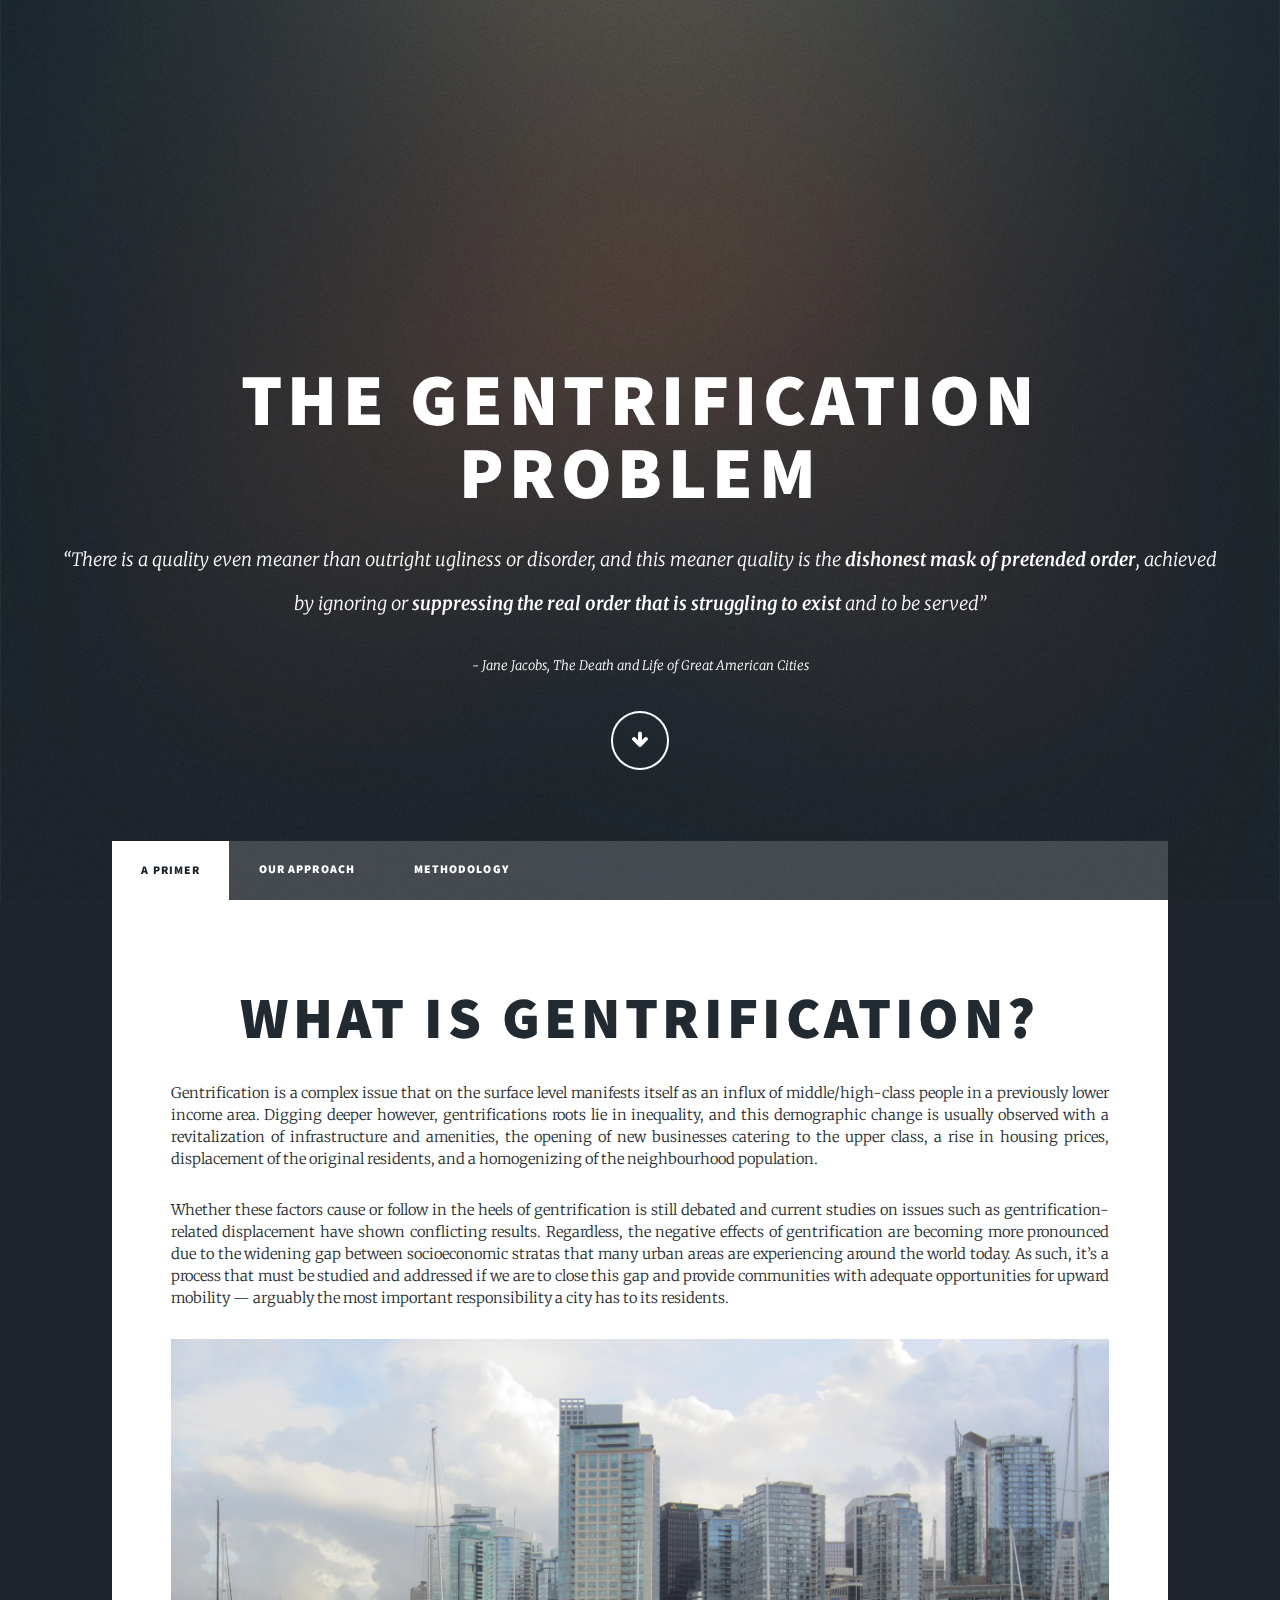
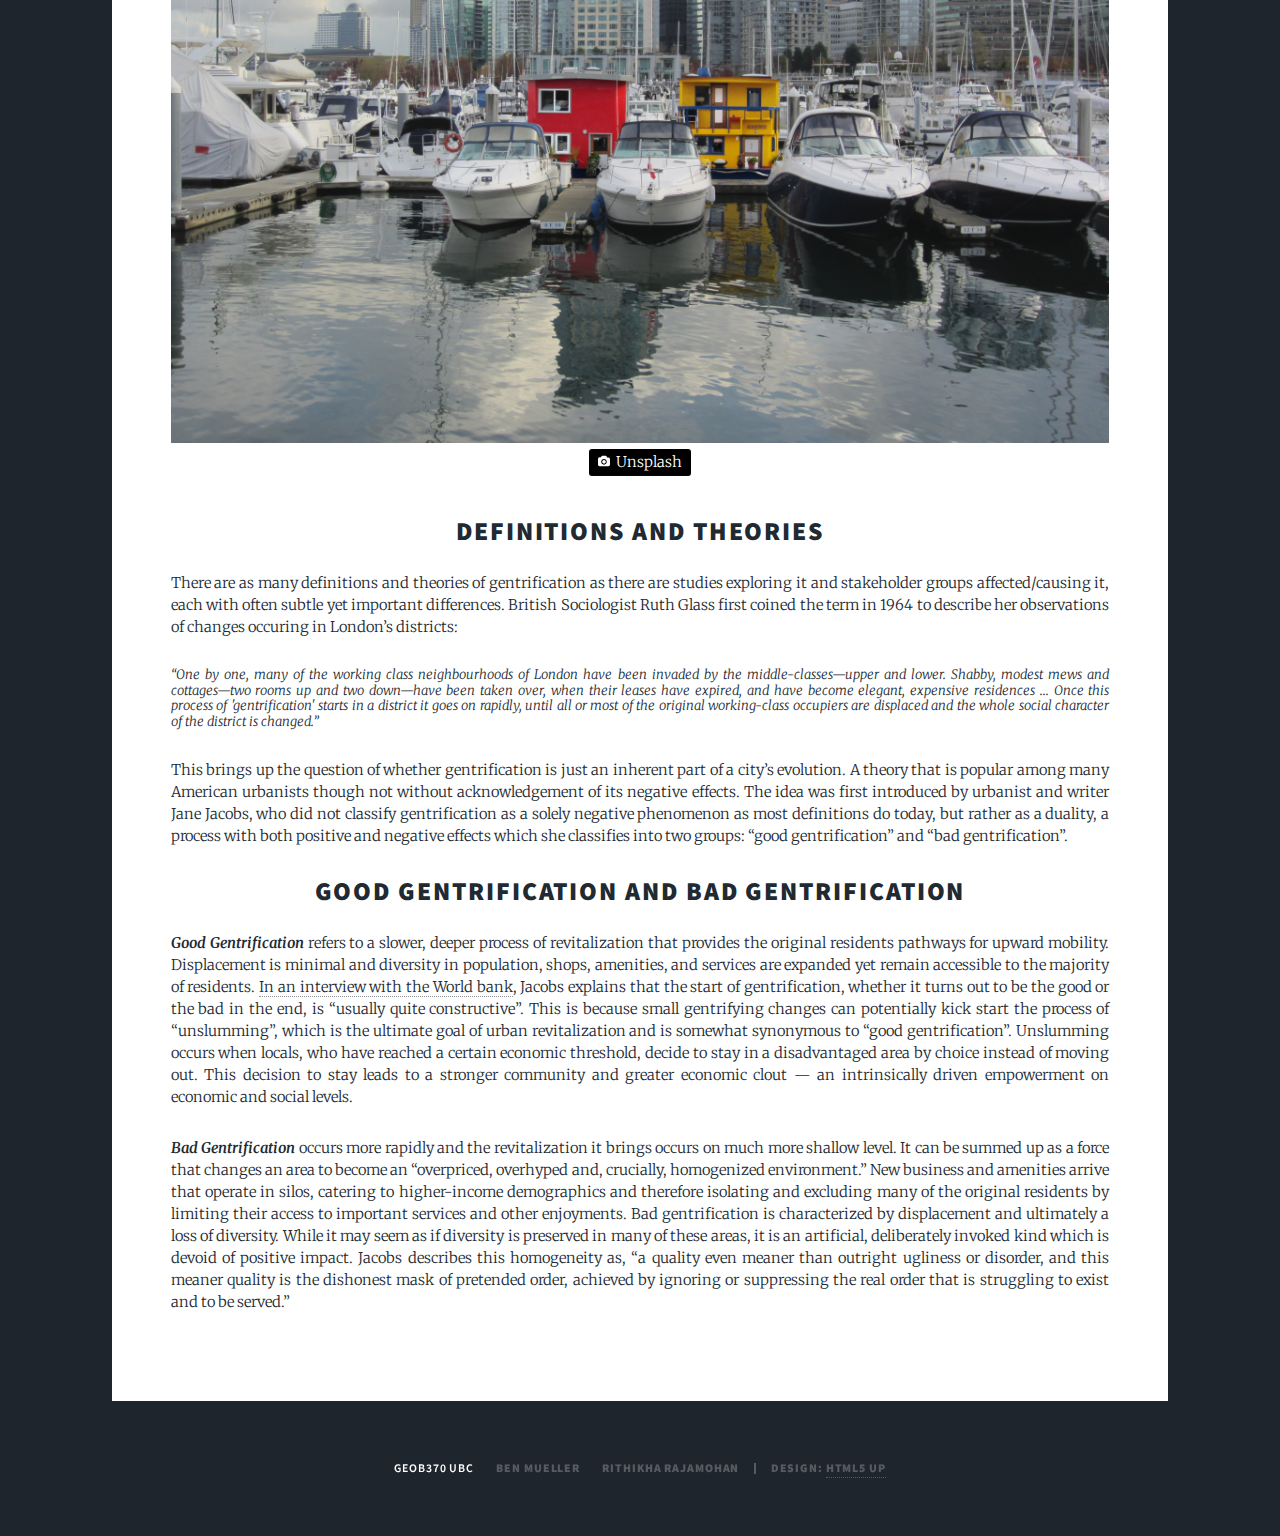
==== index.html @ ea763a04 "indents" ====
<!DOCTYPE HTML>
<!--
Massively by HTML5 UP
html5up.net | @ajlkn
Free for personal and commercial use under the CCA 3.0 license (html5up.net/license)
-->
<html>
<head>
	<title>Gentrification in Vancouver</title>
	<meta charset="utf-8" />
	<meta name="viewport" content="width=device-width, initial-scale=1, user-scalable=no" />
	<link rel="stylesheet" href="assets/css/main.css" />
	<noscript><link rel="stylesheet" href="assets/css/noscript.css" /></noscript>
</head>
<body class="is-preload">

	<!-- Wrapper -->
	<div id="wrapper" class="fade-in">

		<!-- Intro -->
		<div id="intro">
			<h1>The Gentrification Problem</h1>
			<p>“There is a quality even meaner than outright ugliness or disorder, and this
				meaner quality is the <b>dishonest mask of pretended order</b>, achieved by ignoring
				or <b>suppressing the real order that is struggling to exist</b> and to be served”</p>
				<p style= "font-size: small"> <i>- Jane Jacobs, The Death and Life of Great American Cities</i></p>
				<ul class="actions">
					<li><a href="#header" class="button icon solo fa-arrow-down scrolly">Continue</a></li>
				</ul>
			</div>

			<!-- Header -->
			<header id="header">
				<a href="#header"</a>
				</header>

				<!-- Nav -->
				<nav id="nav">
					<ul class="links">
						<li class="active"><a href="index.html">A Primer</a></li>
						<li><a href="generic.html">Our Approach</a></li>
						<li><a href="elements.html">Methodology</a></li>
					</ul>
				</nav>

				<!-- Main -->
				<div id="main">

					<!-- Featured Post -->
					<article class="post featured">
						<header>
							<h1>What is Gentrification?</h1>
						</header>
						<p style="line-height: 1.5em;">Gentrification is a complex issue that on the surface level manifests itself as an
							influx of middle/high-class people in a previously lower income area. Digging deeper
							however, gentrifications roots lie in inequality, and this demographic change is usually
							observed with a revitalization of infrastructure and amenities, the opening of new
							businesses catering to the upper class, a rise in housing prices, displacement of the
							original residents, and a homogenizing of the neighbourhood population.</p>
							<p style="line-height: 1.5em;">Whether these factors cause or follow in the heels of gentrification is
								still debated and current studies	on issues such as gentrification-related displacement have shown
								conflicting results. Regardless, the negative effects of gentrification are becoming more pronounced due to
								the widening gap between socioeconomic stratas that many urban areas are experiencing around
								the world today. As such, it’s a process that must be studied and addressed if we are to
								close this gap and provide communities with adequate opportunities for upward mobility
								— arguably the most important responsibility a city has to its residents.
							</p>
							<a> <img class="image fit" src="images/pic01.jpg" alt=""><a style="background-color:black;color:white;
							text-decoration:none;padding:4px 6px;font-family:-apple-system,BlinkMacSystemFont,
							&quot;San Francisco&quot;, &quot;Helvetica Neue&quot;, Helvetica, Ubuntu, Roboto, Noto, &quot;
							Segoe UI&quot;, Arial, sans-serif;font-size:12px;font-weight:bold;line-height:1.2;
							display:inline-block;border-radius:3px"
							href="https://unsplash.com/@rithikha?utm_medium=referral&amp;utm_campaign=photographer-credit&amp;
							utm_content=creditBadge" target="_blank" rel="noopener noreferrer" title="Download free do
							whatever you want high-resolution photos from Rithikha Rajamohan">
							<span style="display:inline-block;padding:2px 3px"><svg xmlns="http://www.w3.org/2000/svg"
								style="height:12px;width:auto;position:relative;vertical-align:middle;top:-1px;fill:white"
								viewBox="0 0 32 32"><title>unsplash-logo</title>
								<path d="M20.8 18.1c0 2.7-2.2 4.8-4.8 4.8s-4.8-2.1-4.8-4.8c0-2.7 2.2-4.8 4.8-4.8 2.7.1 4.8 2.2 4.8
								4.8zm11.2-7.4v14.9c0 2.3-1.9 4.3-4.3 4.3h-23.4c-2.4 0-4.3-1.9-4.3-4.3v-15c0-2.3 1.9-4.3
								4.3-4.3h3.7l.8-2.3c.4-1.1 1.7-2 2.9-2h8.6c1.2 0 2.5.9 2.9 2l.8 2.4h3.7c2.4 0 4.3 1.9 4.3
								4.3zm-8.6 7.5c0-4.1-3.3-7.5-7.5-7.5-4.1 0-7.5 3.4-7.5 7.5s3.3 7.5 7.5 7.5c4.2-.1 7.5-3.4
								7.5-7.5z"></path></svg></span><span style="display:inline-block;padding:2px 3px">Unsplash</span></a>

								<br>
								<br>

								<H2> Definitions and theories</H2>
								<p style="line-height: 1.5em;"> There are as many definitions and theories of gentrification as there are
									studies exploring it and stakeholder groups affected/causing it, each with often subtle yet important
									differences. British Sociologist Ruth Glass first coined the term in 1964 to describe her observations
									of changes occuring in London’s districts:
								</p>
								<p style="line-height:1rem;"><font size="-1"> <i>“One by one, many of the working class neighbourhoods of London have been
									invaded by the middle-classes—upper and lower. Shabby, modest mews and cottages—two rooms up and two
									down—have been taken over, when their leases have expired, and have become elegant, expensive
									residences ... Once this process of 'gentrification' starts in a district it goes on rapidly, until
									all or most of the original working-class occupiers are displaced and the whole social character of
									the district is changed.”
								</font></i>
							</p>
							<p style="line-height:1.5rem;">
								This brings up the question of whether gentrification is just an inherent part of a city’s evolution.
								A theory that is popular among many American urbanists though not without acknowledgement of its negative
								effects. The idea was first introduced by urbanist and writer Jane Jacobs, who did not classify
								gentrification as a solely negative phenomenon as most definitions do today, but rather as a duality,
								a process with both positive and negative effects which she classifies into two groups:
								“good gentrification” and “bad gentrification”.
							</p>
							<H2> Good Gentrification and Bad Gentrification</H2>
							<p style="line-height: 1.5em;"> <b><i>Good Gentrification</i></b> refers to a slower, deeper process of revitalization
								that provides the original residents pathways for upward mobility. Displacement is minimal and diversity
								in population, shops, amenities, and services are expanded yet remain accessible to the majority of
								residents. <a href="http://siteresources.worldbank.org/INTUSU/Resources/jacobs-tacit.pdf">In an
									interview with the World bank</a>, Jacobs explains that the start of gentrification, whether
									it turns out to be the good or the bad in the end, is “usually quite constructive”. This is because small
									gentrifying changes can potentially kick start the process of “unslumming”, which is the ultimate goal of
									urban revitalization and is somewhat synonymous to “good gentrification”. Unslumming occurs when locals,
									who have reached a certain economic threshold, decide to stay in a disadvantaged area by choice instead of
									moving out. This decision to stay leads to a stronger community and greater economic clout — an intrinsically
									driven empowerment on economic and social levels.
								</p>
								<p style="line-height: 1.5em;"> <b><i>Bad Gentrification</i></b> occurs more rapidly and the revitalization it
									brings occurs on much more shallow level. It can be summed up as a force that changes an area to become an
									“overpriced, overhyped and, crucially, homogenized environment.” New business and amenities arrive that operate
									in silos, catering to higher-income demographics and therefore isolating and excluding many of the original
									residents by limiting their access to important services and other enjoyments. Bad gentrification is
									characterized by displacement and ultimately a loss of diversity. While it may seem as if diversity is
									preserved in many of these areas, it is an artificial, deliberately invoked kind which is devoid of positive
									impact. Jacobs describes this homogeneity as, “a quality even meaner than outright ugliness or disorder, and
									this meaner quality is the dishonest mask of pretended order, achieved by ignoring or suppressing the real
									order that is struggling to exist and to be served.”
								</p>
							</article>
						</div>

						<!-- Footer -->
						<footer id="footer">
						</footer>

						<!-- Copyright -->
						<div id="copyright">
							<div >
								<ul><li><b>GEOB370 UBC</b> <span style="color:#1E252D"> ....</span>Ben Mueller<span style="color:#1E252D"> ....</span>Rithikha Rajamohan</li><li>Design: <a href="https://html5up.net">HTML5 UP</a></li></ul>
							</div>
						</div>

						<!-- Scripts -->
						<script src="assets/js/jquery.min.js"></script>
						<script src="assets/js/jquery.scrollex.min.js"></script>
						<script src="assets/js/jquery.scrolly.min.js"></script>
						<script src="assets/js/browser.min.js"></script>
						<script src="assets/js/breakpoints.min.js"></script>
						<script src="assets/js/util.js"></script>
						<script src="assets/js/main.js"></script>

					</body>
					</html>
---- assets/css/main.css ----
@import url(font-awesome.min.css);
@import url("https://fonts.googleapis.com/css?family=Merriweather:300,700,300italic,700italic|Source+Sans+Pro:900");

/*
	Massively by HTML5 UP
	html5up.net | @ajlkn
	Free for personal and commercial use under the CCA 3.0 license (html5up.net/license)
*/

html, body, div, span, applet, object,
iframe, h1, h2, h3, h4, h5, h6, p, blockquote,
pre, a, abbr, acronym, address, big, cite,
code, del, dfn, em, img, ins, kbd, q, s, samp,
small, strike, strong, sub, sup, tt, var, b,
u, i, center, dl, dt, dd, ol, ul, li, fieldset,
form, label, legend, table, caption, tbody,
tfoot, thead, tr, th, td, article, aside,
canvas, details, embed, figure, figcaption,
footer, header, hgroup, menu, nav, output, ruby,
section, summary, time, mark, audio, video {
	margin: 0;
	padding: 0;
	border: 0;
	font-size: 100%;
	font: inherit;
	vertical-align: baseline;}

article, aside, details, figcaption, figure,
footer, header, hgroup, menu, nav, section {
	display: block;}

body {
	line-height: 1;
}

ol, ul {
	list-style: none;
}

blockquote, q {
	quotes: none;
}

	blockquote:before, blockquote:after, q:before, q:after {
		content: '';
		content: none;
	}

table {
	border-collapse: collapse;
	border-spacing: 0;
}

body {
	-webkit-text-size-adjust: none;
}

mark {
	background-color: transparent;
	color: inherit;
}

input::-moz-focus-inner {
	border: 0;
	padding: 0;
}

input, select, textarea {
	-moz-appearance: none;
	-webkit-appearance: none;
	-ms-appearance: none;
	appearance: none;
}

/* Basic */

	@-ms-viewport {
		width: device-width;
	}

	body {
		-ms-overflow-style: scrollbar;
	}

	@media screen and (max-width: 480px) {

		html, body {
			min-width: 320px;
		}

	}

	html {
		box-sizing: border-box;
	}

	*, *:before, *:after {
		box-sizing: inherit;
	}

	body {
		background-color: #1e252d;
	}

		body.is-preload *, body.is-preload *:before, body.is-preload *:after {
			-moz-animation: none !important;
			-webkit-animation: none !important;
			-ms-animation: none !important;
			animation: none !important;
			-moz-transition: none !important;
			-webkit-transition: none !important;
			-ms-transition: none !important;
			transition: none !important;
		}

/* Type */

	html {
		font-size: 16pt;
	}

		@media screen and (max-width: 1680px) {

			html {
				font-size: 12pt;
			}

		}

		@media screen and (max-width: 1280px) {

			html {
				font-size: 11pt;
			}

		}

		@media screen and (max-width: 360px) {

			html {
				font-size: 10pt;
			}

		}

	body {
		color: #212931;
	}

	body, input, select, textarea {
		font-family: "Merriweather", Georgia, serif;
		font-weight: 300;
		font-size: 1rem;
		line-height: 2.375;
	}

	a {
		-moz-transition: color 0.2s ease-in-out, background-color 0.2s ease-in-out, border-color 0.2s ease-in-out, box-shadow 0.2s ease-in-out;
		-webkit-transition: color 0.2s ease-in-out, background-color 0.2s ease-in-out, border-color 0.2s ease-in-out, box-shadow 0.2s ease-in-out;
		-ms-transition: color 0.2s ease-in-out, background-color 0.2s ease-in-out, border-color 0.2s ease-in-out, box-shadow 0.2s ease-in-out;
		transition: color 0.2s ease-in-out, background-color 0.2s ease-in-out, border-color 0.2s ease-in-out, box-shadow 0.2s ease-in-out;
		border-bottom: dotted 1px;
		text-decoration: none;
	}

		a:hover {
			border-bottom-color: transparent;
		}

	strong, b {
		font-weight: 600;
	}

	em, i {
		font-style: italic;
	}

	p {
		text-align: justify;
		border-left: 3rem;
		border-right: 3rem;
		margin: 0 0rem 2rem 0rem;
	}

	h1, h2, h3, h4, h5, h6 {
		font-family: "Source Sans Pro", Helvetica, sans-serif;
		font-weight: 900;
		line-height: 1.5;
		letter-spacing: 0.075em;
		text-transform: uppercase;
		margin: 0 0 1rem 0;
	}

		h1 a, h2 a, h3 a, h4 a, h5 a, h6 a {
			border-bottom: 0;
			color: inherit;
			text-decoration: none;
		}

	h1 {
		font-size: 4rem;
		line-height: 1.1;
		margin: 0 0 2rem 0;
	}

	h2 {
		font-size: 1.75rem;
		line-height: 1.3;
		margin: 0 0 1.5rem 0;
	}

	h3 {
		font-size: 1.25rem;
		margin: 0 0 1.5rem 0;
	}

	h4 {
		font-size: 1rem;
	}

	h5 {
		font-size: 0.9rem;
	}

	h6 {
		font-size: 0.8rem;
	}

	sub {
		font-size: 0.8rem;
		position: relative;
		top: 0.5rem;
	}

	sup {
		font-size: 0.8rem;
		position: relative;
		top: -0.5rem;
	}

	blockquote {
		border-left: solid 4px;
		font-style: italic;
		margin: 0 0 2rem 0;
		padding: 0.5rem 0 0.5rem 2rem;
	}

	code {
		border: solid 2px;
		font-family: "Courier New", monospace;
		font-size: 0.9rem;
		margin: 0 0.25rem;
		padding: 0.25rem 0.65rem;
	}

	pre {
		-webkit-overflow-scrolling: touch;
		font-family: "Courier New", monospace;
		font-size: 0.9rem;
		margin: 0 0 2rem 0;
	}

		pre code {
			display: block;
			line-height: 1.75;
			padding: 1rem 1.5rem;
			overflow-x: auto;
		}

	hr {
		border: 0;
		border-bottom: solid 2px;
		margin: 3rem 0;
	}

		hr.major {
			margin: 5rem 0;
		}

	.align-left {
		text-align: left;
	}

	.align-center {
		text-align: center;
	}

	.align-right {
		text-align: right;
	}

	input, select, textarea {
		color: #212931;
	}

	a {
		color: #212931;
		border-bottom-color: rgba(33, 41, 49, 0.5);
	}

		a:hover {
			border-bottom-color: transparent;
			color: #18bfef !important;
		}

	strong, b {
		color: #212931;
	}

	h1, h2, h3, h4, h5, h6 {
		color: #212931;
	}

	blockquote {
		border-left-color: #eeeeee;
	}

	code {
		background: rgba(220, 220, 220, 0.25);
		border-color: #eeeeee;
	}

	hr {
		border-bottom-color: #eeeeee;
	}

/* Row */

	.row {
		display: flex;
		flex-wrap: wrap;
		box-sizing: border-box;
		align-items: stretch;
	}

		.row > * {
			box-sizing: border-box;
		}

		.row.gtr-uniform > * > :last-child {
			margin-bottom: 0;
		}

		.row.aln-left {
			justify-content: flex-start;
		}

		.row.aln-center {
			justify-content: center;
		}

		.row.aln-right {
			justify-content: flex-end;
		}

		.row.aln-top {
			align-items: flex-start;
		}

		.row.aln-middle {
			align-items: center;
		}

		.row.aln-bottom {
			align-items: flex-end;
		}

		.row > .imp {
			order: -1;
		}

		.row > .col-1 {
			width: 8.3333333333%;
		}

		.row > .off-1 {
			margin-left: 8.3333333333%;
		}

		.row > .col-2 {
			width: 16.6666666667%;
		}

		.row > .off-2 {
			margin-left: 16.6666666667%;
		}

		.row > .col-3 {
			width: 25%;
		}

		.row > .off-3 {
			margin-left: 25%;
		}

		.row > .col-4 {
			width: 33.3333333333%;
		}

		.row > .off-4 {
			margin-left: 33.3333333333%;
		}

		.row > .col-5 {
			width: 41.6666666667%;
		}

		.row > .off-5 {
			margin-left: 41.6666666667%;
		}

		.row > .col-6 {
			width: 50%;
		}

		.row > .off-6 {
			margin-left: 50%;
		}

		.row > .col-7 {
			width: 58.3333333333%;
		}

		.row > .off-7 {
			margin-left: 58.3333333333%;
		}

		.row > .col-8 {
			width: 66.6666666667%;
		}

		.row > .off-8 {
			margin-left: 66.6666666667%;
		}

		.row > .col-9 {
			width: 75%;
		}

		.row > .off-9 {
			margin-left: 75%;
		}

		.row > .col-10 {
			width: 83.3333333333%;
		}

		.row > .off-10 {
			margin-left: 83.3333333333%;
		}

		.row > .col-11 {
			width: 91.6666666667%;
		}

		.row > .off-11 {
			margin-left: 91.6666666667%;
		}

		.row > .col-12 {
			width: 100%;
		}

		.row > .off-12 {
			margin-left: 100%;
		}

		.row.gtr-0 {
			margin-top: 0;
			margin-left: 0rem;
		}

			.row.gtr-0 > * {
				padding: 0 0 0 0rem;
			}

			.row.gtr-0.gtr-uniform {
				margin-top: 0rem;
			}

				.row.gtr-0.gtr-uniform > * {
					padding-top: 0rem;
				}

		.row.gtr-25 {
			margin-top: 0;
			margin-left: -0.375rem;
		}

			.row.gtr-25 > * {
				padding: 0 0 0 0.375rem;
			}

			.row.gtr-25.gtr-uniform {
				margin-top: -0.375rem;
			}

				.row.gtr-25.gtr-uniform > * {
					padding-top: 0.375rem;
				}

		.row.gtr-50 {
			margin-top: 0;
			margin-left: -0.75rem;
		}

			.row.gtr-50 > * {
				padding: 0 0 0 0.75rem;
			}

			.row.gtr-50.gtr-uniform {
				margin-top: -0.75rem;
			}

				.row.gtr-50.gtr-uniform > * {
					padding-top: 0.75rem;
				}

		.row {
			margin-top: 0;
			margin-left: -1.5rem;
		}

			.row > * {
				padding: 0 0 0 1.5rem;
			}

			.row.gtr-uniform {
				margin-top: -1.5rem;
			}

				.row.gtr-uniform > * {
					padding-top: 1.5rem;
				}

		.row.gtr-150 {
			margin-top: 0;
			margin-left: -2.25rem;
		}

			.row.gtr-150 > * {
				padding: 0 0 0 2.25rem;
			}

			.row.gtr-150.gtr-uniform {
				margin-top: -2.25rem;
			}

				.row.gtr-150.gtr-uniform > * {
					padding-top: 2.25rem;
				}

		.row.gtr-200 {
			margin-top: 0;
			margin-left: -3rem;
		}

			.row.gtr-200 > * {
				padding: 0 0 0 3rem;
			}

			.row.gtr-200.gtr-uniform {
				margin-top: -3rem;
			}

				.row.gtr-200.gtr-uniform > * {
					padding-top: 3rem;
				}

		@media screen and (max-width: 1680px) {

			.row {
				display: flex;
				flex-wrap: wrap;
				box-sizing: border-box;
				align-items: stretch;
			}

				.row > * {
					box-sizing: border-box;
				}

				.row.gtr-uniform > * > :last-child {
					margin-bottom: 0;
				}

				.row.aln-left {
					justify-content: flex-start;
				}

				.row.aln-center {
					justify-content: center;
				}

				.row.aln-right {
					justify-content: flex-end;
				}

				.row.aln-top {
					align-items: flex-start;
				}

				.row.aln-middle {
					align-items: center;
				}

				.row.aln-bottom {
					align-items: flex-end;
				}

				.row > .imp-xlarge {
					order: -1;
				}

				.row > .col-1-xlarge {
					width: 8.3333333333%;
				}

				.row > .off-1-xlarge {
					margin-left: 8.3333333333%;
				}

				.row > .col-2-xlarge {
					width: 16.6666666667%;
				}

				.row > .off-2-xlarge {
					margin-left: 16.6666666667%;
				}

				.row > .col-3-xlarge {
					width: 25%;
				}

				.row > .off-3-xlarge {
					margin-left: 25%;
				}

				.row > .col-4-xlarge {
					width: 33.3333333333%;
				}

				.row > .off-4-xlarge {
					margin-left: 33.3333333333%;
				}

				.row > .col-5-xlarge {
					width: 41.6666666667%;
				}

				.row > .off-5-xlarge {
					margin-left: 41.6666666667%;
				}

				.row > .col-6-xlarge {
					width: 50%;
				}

				.row > .off-6-xlarge {
					margin-left: 50%;
				}

				.row > .col-7-xlarge {
					width: 58.3333333333%;
				}

				.row > .off-7-xlarge {
					margin-left: 58.3333333333%;
				}

				.row > .col-8-xlarge {
					width: 66.6666666667%;
				}

				.row > .off-8-xlarge {
					margin-left: 66.6666666667%;
				}

				.row > .col-9-xlarge {
					width: 75%;
				}

				.row > .off-9-xlarge {
					margin-left: 75%;
				}

				.row > .col-10-xlarge {
					width: 83.3333333333%;
				}

				.row > .off-10-xlarge {
					margin-left: 83.3333333333%;
				}

				.row > .col-11-xlarge {
					width: 91.6666666667%;
				}

				.row > .off-11-xlarge {
					margin-left: 91.6666666667%;
				}

				.row > .col-12-xlarge {
					width: 100%;
				}

				.row > .off-12-xlarge {
					margin-left: 100%;
				}

				.row.gtr-0 {
					margin-top: 0;
					margin-left: 0rem;
				}

					.row.gtr-0 > * {
						padding: 0 0 0 0rem;
					}

					.row.gtr-0.gtr-uniform {
						margin-top: 0rem;
					}

						.row.gtr-0.gtr-uniform > * {
							padding-top: 0rem;
						}

				.row.gtr-25 {
					margin-top: 0;
					margin-left: -0.375rem;
				}

					.row.gtr-25 > * {
						padding: 0 0 0 0.375rem;
					}

					.row.gtr-25.gtr-uniform {
						margin-top: -0.375rem;
					}

						.row.gtr-25.gtr-uniform > * {
							padding-top: 0.375rem;
						}

				.row.gtr-50 {
					margin-top: 0;
					margin-left: -0.75rem;
				}

					.row.gtr-50 > * {
						padding: 0 0 0 0.75rem;
					}

					.row.gtr-50.gtr-uniform {
						margin-top: -0.75rem;
					}

						.row.gtr-50.gtr-uniform > * {
							padding-top: 0.75rem;
						}

				.row {
					margin-top: 0;
					margin-left: -1.5rem;
				}

					.row > * {
						padding: 0 0 0 1.5rem;
					}

					.row.gtr-uniform {
						margin-top: -1.5rem;
					}

						.row.gtr-uniform > * {
							padding-top: 1.5rem;
						}

				.row.gtr-150 {
					margin-top: 0;
					margin-left: -2.25rem;
				}

					.row.gtr-150 > * {
						padding: 0 0 0 2.25rem;
					}

					.row.gtr-150.gtr-uniform {
						margin-top: -2.25rem;
					}

						.row.gtr-150.gtr-uniform > * {
							padding-top: 2.25rem;
						}

				.row.gtr-200 {
					margin-top: 0;
					margin-left: -3rem;
				}

					.row.gtr-200 > * {
						padding: 0 0 0 3rem;
					}

					.row.gtr-200.gtr-uniform {
						margin-top: -3rem;
					}

						.row.gtr-200.gtr-uniform > * {
							padding-top: 3rem;
						}

		}

		@media screen and (max-width: 1280px) {

			.row {
				display: flex;
				flex-wrap: wrap;
				box-sizing: border-box;
				align-items: stretch;
			}

				.row > * {
					box-sizing: border-box;
				}

				.row.gtr-uniform > * > :last-child {
					margin-bottom: 0;
				}

				.row.aln-left {
					justify-content: flex-start;
				}

				.row.aln-center {
					justify-content: center;
				}

				.row.aln-right {
					justify-content: flex-end;
				}

				.row.aln-top {
					align-items: flex-start;
				}

				.row.aln-middle {
					align-items: center;
				}

				.row.aln-bottom {
					align-items: flex-end;
				}

				.row > .imp-large {
					order: -1;
				}

				.row > .col-1-large {
					width: 8.3333333333%;
				}

				.row > .off-1-large {
					margin-left: 8.3333333333%;
				}

				.row > .col-2-large {
					width: 16.6666666667%;
				}

				.row > .off-2-large {
					margin-left: 16.6666666667%;
				}

				.row > .col-3-large {
					width: 25%;
				}

				.row > .off-3-large {
					margin-left: 25%;
				}

				.row > .col-4-large {
					width: 33.3333333333%;
				}

				.row > .off-4-large {
					margin-left: 33.3333333333%;
				}

				.row > .col-5-large {
					width: 41.6666666667%;
				}

				.row > .off-5-large {
					margin-left: 41.6666666667%;
				}

				.row > .col-6-large {
					width: 50%;
				}

				.row > .off-6-large {
					margin-left: 50%;
				}

				.row > .col-7-large {
					width: 58.3333333333%;
				}

				.row > .off-7-large {
					margin-left: 58.3333333333%;
				}

				.row > .col-8-large {
					width: 66.6666666667%;
				}

				.row > .off-8-large {
					margin-left: 66.6666666667%;
				}

				.row > .col-9-large {
					width: 75%;
				}

				.row > .off-9-large {
					margin-left: 75%;
				}

				.row > .col-10-large {
					width: 83.3333333333%;
				}

				.row > .off-10-large {
					margin-left: 83.3333333333%;
				}

				.row > .col-11-large {
					width: 91.6666666667%;
				}

				.row > .off-11-large {
					margin-left: 91.6666666667%;
				}

				.row > .col-12-large {
					width: 100%;
				}

				.row > .off-12-large {
					margin-left: 100%;
				}

				.row.gtr-0 {
					margin-top: 0;
					margin-left: 0rem;
				}

					.row.gtr-0 > * {
						padding: 0 0 0 0rem;
					}

					.row.gtr-0.gtr-uniform {
						margin-top: 0rem;
					}

						.row.gtr-0.gtr-uniform > * {
							padding-top: 0rem;
						}

				.row.gtr-25 {
					margin-top: 0;
					margin-left: -0.375rem;
				}

					.row.gtr-25 > * {
						padding: 0 0 0 0.375rem;
					}

					.row.gtr-25.gtr-uniform {
						margin-top: -0.375rem;
					}

						.row.gtr-25.gtr-uniform > * {
							padding-top: 0.375rem;
						}

				.row.gtr-50 {
					margin-top: 0;
					margin-left: -0.75rem;
				}

					.row.gtr-50 > * {
						padding: 0 0 0 0.75rem;
					}

					.row.gtr-50.gtr-uniform {
						margin-top: -0.75rem;
					}

						.row.gtr-50.gtr-uniform > * {
							padding-top: 0.75rem;
						}

				.row {
					margin-top: 0;
					margin-left: -1.5rem;
				}

					.row > * {
						padding: 0 0 0 1.5rem;
					}

					.row.gtr-uniform {
						margin-top: -1.5rem;
					}

						.row.gtr-uniform > * {
							padding-top: 1.5rem;
						}

				.row.gtr-150 {
					margin-top: 0;
					margin-left: -2.25rem;
				}

					.row.gtr-150 > * {
						padding: 0 0 0 2.25rem;
					}

					.row.gtr-150.gtr-uniform {
						margin-top: -2.25rem;
					}

						.row.gtr-150.gtr-uniform > * {
							padding-top: 2.25rem;
						}

				.row.gtr-200 {
					margin-top: 0;
					margin-left: -3rem;
				}

					.row.gtr-200 > * {
						padding: 0 0 0 3rem;
					}

					.row.gtr-200.gtr-uniform {
						margin-top: -3rem;
					}

						.row.gtr-200.gtr-uniform > * {
							padding-top: 3rem;
						}

		}

		@media screen and (max-width: 980px) {

			.row {
				display: flex;
				flex-wrap: wrap;
				box-sizing: border-box;
				align-items: stretch;
			}

				.row > * {
					box-sizing: border-box;
				}

				.row.gtr-uniform > * > :last-child {
					margin-bottom: 0;
				}

				.row.aln-left {
					justify-content: flex-start;
				}

				.row.aln-center {
					justify-content: center;
				}

				.row.aln-right {
					justify-content: flex-end;
				}

				.row.aln-top {
					align-items: flex-start;
				}

				.row.aln-middle {
					align-items: center;
				}

				.row.aln-bottom {
					align-items: flex-end;
				}

				.row > .imp-medium {
					order: -1;
				}

				.row > .col-1-medium {
					width: 8.3333333333%;
				}

				.row > .off-1-medium {
					margin-left: 8.3333333333%;
				}

				.row > .col-2-medium {
					width: 16.6666666667%;
				}

				.row > .off-2-medium {
					margin-left: 16.6666666667%;
				}

				.row > .col-3-medium {
					width: 25%;
				}

				.row > .off-3-medium {
					margin-left: 25%;
				}

				.row > .col-4-medium {
					width: 33.3333333333%;
				}

				.row > .off-4-medium {
					margin-left: 33.3333333333%;
				}

				.row > .col-5-medium {
					width: 41.6666666667%;
				}

				.row > .off-5-medium {
					margin-left: 41.6666666667%;
				}

				.row > .col-6-medium {
					width: 50%;
				}

				.row > .off-6-medium {
					margin-left: 50%;
				}

				.row > .col-7-medium {
					width: 58.3333333333%;
				}

				.row > .off-7-medium {
					margin-left: 58.3333333333%;
				}

				.row > .col-8-medium {
					width: 66.6666666667%;
				}

				.row > .off-8-medium {
					margin-left: 66.6666666667%;
				}

				.row > .col-9-medium {
					width: 75%;
				}

				.row > .off-9-medium {
					margin-left: 75%;
				}

				.row > .col-10-medium {
					width: 83.3333333333%;
				}

				.row > .off-10-medium {
					margin-left: 83.3333333333%;
				}

				.row > .col-11-medium {
					width: 91.6666666667%;
				}

				.row > .off-11-medium {
					margin-left: 91.6666666667%;
				}

				.row > .col-12-medium {
					width: 100%;
				}

				.row > .off-12-medium {
					margin-left: 100%;
				}

				.row.gtr-0 {
					margin-top: 0;
					margin-left: 0rem;
				}

					.row.gtr-0 > * {
						padding: 0 0 0 0rem;
					}

					.row.gtr-0.gtr-uniform {
						margin-top: 0rem;
					}

						.row.gtr-0.gtr-uniform > * {
							padding-top: 0rem;
						}

				.row.gtr-25 {
					margin-top: 0;
					margin-left: -0.375rem;
				}

					.row.gtr-25 > * {
						padding: 0 0 0 0.375rem;
					}

					.row.gtr-25.gtr-uniform {
						margin-top: -0.375rem;
					}

						.row.gtr-25.gtr-uniform > * {
							padding-top: 0.375rem;
						}

				.row.gtr-50 {
					margin-top: 0;
					margin-left: -0.75rem;
				}

					.row.gtr-50 > * {
						padding: 0 0 0 0.75rem;
					}

					.row.gtr-50.gtr-uniform {
						margin-top: -0.75rem;
					}

						.row.gtr-50.gtr-uniform > * {
							padding-top: 0.75rem;
						}

				.row {
					margin-top: 0;
					margin-left: -1.5rem;
				}

					.row > * {
						padding: 0 0 0 1.5rem;
					}

					.row.gtr-uniform {
						margin-top: -1.5rem;
					}

						.row.gtr-uniform > * {
							padding-top: 1.5rem;
						}

				.row.gtr-150 {
					margin-top: 0;
					margin-left: -2.25rem;
				}

					.row.gtr-150 > * {
						padding: 0 0 0 2.25rem;
					}

					.row.gtr-150.gtr-uniform {
						margin-top: -2.25rem;
					}

						.row.gtr-150.gtr-uniform > * {
							padding-top: 2.25rem;
						}

				.row.gtr-200 {
					margin-top: 0;
					margin-left: -3rem;
				}

					.row.gtr-200 > * {
						padding: 0 0 0 3rem;
					}

					.row.gtr-200.gtr-uniform {
						margin-top: -3rem;
					}

						.row.gtr-200.gtr-uniform > * {
							padding-top: 3rem;
						}

		}

		@media screen and (max-width: 736px) {

			.row {
				display: flex;
				flex-wrap: wrap;
				box-sizing: border-box;
				align-items: stretch;
			}

				.row > * {
					box-sizing: border-box;
				}

				.row.gtr-uniform > * > :last-child {
					margin-bottom: 0;
				}

				.row.aln-left {
					justify-content: flex-start;
				}

				.row.aln-center {
					justify-content: center;
				}

				.row.aln-right {
					justify-content: flex-end;
				}

				.row.aln-top {
					align-items: flex-start;
				}

				.row.aln-middle {
					align-items: center;
				}

				.row.aln-bottom {
					align-items: flex-end;
				}

				.row > .imp-small {
					order: -1;
				}

				.row > .col-1-small {
					width: 8.3333333333%;
				}

				.row > .off-1-small {
					margin-left: 8.3333333333%;
				}

				.row > .col-2-small {
					width: 16.6666666667%;
				}

				.row > .off-2-small {
					margin-left: 16.6666666667%;
				}

				.row > .col-3-small {
					width: 25%;
				}

				.row > .off-3-small {
					margin-left: 25%;
				}

				.row > .col-4-small {
					width: 33.3333333333%;
				}

				.row > .off-4-small {
					margin-left: 33.3333333333%;
				}

				.row > .col-5-small {
					width: 41.6666666667%;
				}

				.row > .off-5-small {
					margin-left: 41.6666666667%;
				}

				.row > .col-6-small {
					width: 50%;
				}

				.row > .off-6-small {
					margin-left: 50%;
				}

				.row > .col-7-small {
					width: 58.3333333333%;
				}

				.row > .off-7-small {
					margin-left: 58.3333333333%;
				}

				.row > .col-8-small {
					width: 66.6666666667%;
				}

				.row > .off-8-small {
					margin-left: 66.6666666667%;
				}

				.row > .col-9-small {
					width: 75%;
				}

				.row > .off-9-small {
					margin-left: 75%;
				}

				.row > .col-10-small {
					width: 83.3333333333%;
				}

				.row > .off-10-small {
					margin-left: 83.3333333333%;
				}

				.row > .col-11-small {
					width: 91.6666666667%;
				}

				.row > .off-11-small {
					margin-left: 91.6666666667%;
				}

				.row > .col-12-small {
					width: 100%;
				}

				.row > .off-12-small {
					margin-left: 100%;
				}

				.row.gtr-0 {
					margin-top: 0;
					margin-left: 0rem;
				}

					.row.gtr-0 > * {
						padding: 0 0 0 0rem;
					}

					.row.gtr-0.gtr-uniform {
						margin-top: 0rem;
					}

						.row.gtr-0.gtr-uniform > * {
							padding-top: 0rem;
						}

				.row.gtr-25 {
					margin-top: 0;
					margin-left: -0.375rem;
				}

					.row.gtr-25 > * {
						padding: 0 0 0 0.375rem;
					}

					.row.gtr-25.gtr-uniform {
						margin-top: -0.375rem;
					}

						.row.gtr-25.gtr-uniform > * {
							padding-top: 0.375rem;
						}

				.row.gtr-50 {
					margin-top: 0;
					margin-left: -0.75rem;
				}

					.row.gtr-50 > * {
						padding: 0 0 0 0.75rem;
					}

					.row.gtr-50.gtr-uniform {
						margin-top: -0.75rem;
					}

						.row.gtr-50.gtr-uniform > * {
							padding-top: 0.75rem;
						}

				.row {
					margin-top: 0;
					margin-left: -1.5rem;
				}

					.row > * {
						padding: 0 0 0 1.5rem;
					}

					.row.gtr-uniform {
						margin-top: -1.5rem;
					}

						.row.gtr-uniform > * {
							padding-top: 1.5rem;
						}

				.row.gtr-150 {
					margin-top: 0;
					margin-left: -2.25rem;
				}

					.row.gtr-150 > * {
						padding: 0 0 0 2.25rem;
					}

					.row.gtr-150.gtr-uniform {
						margin-top: -2.25rem;
					}

						.row.gtr-150.gtr-uniform > * {
							padding-top: 2.25rem;
						}

				.row.gtr-200 {
					margin-top: 0;
					margin-left: -3rem;
				}

					.row.gtr-200 > * {
						padding: 0 0 0 3rem;
					}

					.row.gtr-200.gtr-uniform {
						margin-top: -3rem;
					}

						.row.gtr-200.gtr-uniform > * {
							padding-top: 3rem;
						}

		}

		@media screen and (max-width: 480px) {

			.row {
				display: flex;
				flex-wrap: wrap;
				box-sizing: border-box;
				align-items: stretch;
			}

				.row > * {
					box-sizing: border-box;
				}

				.row.gtr-uniform > * > :last-child {
					margin-bottom: 0;
				}

				.row.aln-left {
					justify-content: flex-start;
				}

				.row.aln-center {
					justify-content: center;
				}

				.row.aln-right {
					justify-content: flex-end;
				}

				.row.aln-top {
					align-items: flex-start;
				}

				.row.aln-middle {
					align-items: center;
				}

				.row.aln-bottom {
					align-items: flex-end;
				}

				.row > .imp-xsmall {
					order: -1;
				}

				.row > .col-1-xsmall {
					width: 8.3333333333%;
				}

				.row > .off-1-xsmall {
					margin-left: 8.3333333333%;
				}

				.row > .col-2-xsmall {
					width: 16.6666666667%;
				}

				.row > .off-2-xsmall {
					margin-left: 16.6666666667%;
				}

				.row > .col-3-xsmall {
					width: 25%;
				}

				.row > .off-3-xsmall {
					margin-left: 25%;
				}

				.row > .col-4-xsmall {
					width: 33.3333333333%;
				}

				.row > .off-4-xsmall {
					margin-left: 33.3333333333%;
				}

				.row > .col-5-xsmall {
					width: 41.6666666667%;
				}

				.row > .off-5-xsmall {
					margin-left: 41.6666666667%;
				}

				.row > .col-6-xsmall {
					width: 50%;
				}

				.row > .off-6-xsmall {
					margin-left: 50%;
				}

				.row > .col-7-xsmall {
					width: 58.3333333333%;
				}

				.row > .off-7-xsmall {
					margin-left: 58.3333333333%;
				}

				.row > .col-8-xsmall {
					width: 66.6666666667%;
				}

				.row > .off-8-xsmall {
					margin-left: 66.6666666667%;
				}

				.row > .col-9-xsmall {
					width: 75%;
				}

				.row > .off-9-xsmall {
					margin-left: 75%;
				}

				.row > .col-10-xsmall {
					width: 83.3333333333%;
				}

				.row > .off-10-xsmall {
					margin-left: 83.3333333333%;
				}

				.row > .col-11-xsmall {
					width: 91.6666666667%;
				}

				.row > .off-11-xsmall {
					margin-left: 91.6666666667%;
				}

				.row > .col-12-xsmall {
					width: 100%;
				}

				.row > .off-12-xsmall {
					margin-left: 100%;
				}

				.row.gtr-0 {
					margin-top: 0;
					margin-left: 0rem;
				}

					.row.gtr-0 > * {
						padding: 0 0 0 0rem;
					}

					.row.gtr-0.gtr-uniform {
						margin-top: 0rem;
					}

						.row.gtr-0.gtr-uniform > * {
							padding-top: 0rem;
						}

				.row.gtr-25 {
					margin-top: 0;
					margin-left: -0.375rem;
				}

					.row.gtr-25 > * {
						padding: 0 0 0 0.375rem;
					}

					.row.gtr-25.gtr-uniform {
						margin-top: -0.375rem;
					}

						.row.gtr-25.gtr-uniform > * {
							padding-top: 0.375rem;
						}

				.row.gtr-50 {
					margin-top: 0;
					margin-left: -0.75rem;
				}

					.row.gtr-50 > * {
						padding: 0 0 0 0.75rem;
					}

					.row.gtr-50.gtr-uniform {
						margin-top: -0.75rem;
					}

						.row.gtr-50.gtr-uniform > * {
							padding-top: 0.75rem;
						}

				.row {
					margin-top: 0;
					margin-left: -1.5rem;
				}

					.row > * {
						padding: 0 0 0 1.5rem;
					}

					.row.gtr-uniform {
						margin-top: -1.5rem;
					}

						.row.gtr-uniform > * {
							padding-top: 1.5rem;
						}

				.row.gtr-150 {
					margin-top: 0;
					margin-left: -2.25rem;
				}

					.row.gtr-150 > * {
						padding: 0 0 0 2.25rem;
					}

					.row.gtr-150.gtr-uniform {
						margin-top: -2.25rem;
					}

						.row.gtr-150.gtr-uniform > * {
							padding-top: 2.25rem;
						}

				.row.gtr-200 {
					margin-top: 0;
					margin-left: -3rem;
				}

					.row.gtr-200 > * {
						padding: 0 0 0 3rem;
					}

					.row.gtr-200.gtr-uniform {
						margin-top: -3rem;
					}

						.row.gtr-200.gtr-uniform > * {
							padding-top: 3rem;
						}

		}

		@media screen and (max-width: 360px) {

			.row {
				display: flex;
				flex-wrap: wrap;
				box-sizing: border-box;
				align-items: stretch;
			}

				.row > * {
					box-sizing: border-box;
				}

				.row.gtr-uniform > * > :last-child {
					margin-bottom: 0;
				}

				.row.aln-left {
					justify-content: flex-start;
				}

				.row.aln-center {
					justify-content: center;
				}

				.row.aln-right {
					justify-content: flex-end;
				}

				.row.aln-top {
					align-items: flex-start;
				}

				.row.aln-middle {
					align-items: center;
				}

				.row.aln-bottom {
					align-items: flex-end;
				}

				.row > .imp-xxsmall {
					order: -1;
				}

				.row > .col-1-xxsmall {
					width: 8.3333333333%;
				}

				.row > .off-1-xxsmall {
					margin-left: 8.3333333333%;
				}

				.row > .col-2-xxsmall {
					width: 16.6666666667%;
				}

				.row > .off-2-xxsmall {
					margin-left: 16.6666666667%;
				}

				.row > .col-3-xxsmall {
					width: 25%;
				}

				.row > .off-3-xxsmall {
					margin-left: 25%;
				}

				.row > .col-4-xxsmall {
					width: 33.3333333333%;
				}

				.row > .off-4-xxsmall {
					margin-left: 33.3333333333%;
				}

				.row > .col-5-xxsmall {
					width: 41.6666666667%;
				}

				.row > .off-5-xxsmall {
					margin-left: 41.6666666667%;
				}

				.row > .col-6-xxsmall {
					width: 50%;
				}

				.row > .off-6-xxsmall {
					margin-left: 50%;
				}

				.row > .col-7-xxsmall {
					width: 58.3333333333%;
				}

				.row > .off-7-xxsmall {
					margin-left: 58.3333333333%;
				}

				.row > .col-8-xxsmall {
					width: 66.6666666667%;
				}

				.row > .off-8-xxsmall {
					margin-left: 66.6666666667%;
				}

				.row > .col-9-xxsmall {
					width: 75%;
				}

				.row > .off-9-xxsmall {
					margin-left: 75%;
				}

				.row > .col-10-xxsmall {
					width: 83.3333333333%;
				}

				.row > .off-10-xxsmall {
					margin-left: 83.3333333333%;
				}

				.row > .col-11-xxsmall {
					width: 91.6666666667%;
				}

				.row > .off-11-xxsmall {
					margin-left: 91.6666666667%;
				}

				.row > .col-12-xxsmall {
					width: 100%;
				}

				.row > .off-12-xxsmall {
					margin-left: 100%;
				}

				.row.gtr-0 {
					margin-top: 0;
					margin-left: 0rem;
				}

					.row.gtr-0 > * {
						padding: 0 0 0 0rem;
					}

					.row.gtr-0.gtr-uniform {
						margin-top: 0rem;
					}

						.row.gtr-0.gtr-uniform > * {
							padding-top: 0rem;
						}

				.row.gtr-25 {
					margin-top: 0;
					margin-left: -0.375rem;
				}

					.row.gtr-25 > * {
						padding: 0 0 0 0.375rem;
					}

					.row.gtr-25.gtr-uniform {
						margin-top: -0.375rem;
					}

						.row.gtr-25.gtr-uniform > * {
							padding-top: 0.375rem;
						}

				.row.gtr-50 {
					margin-top: 0;
					margin-left: -0.75rem;
				}

					.row.gtr-50 > * {
						padding: 0 0 0 0.75rem;
					}

					.row.gtr-50.gtr-uniform {
						margin-top: -0.75rem;
					}

						.row.gtr-50.gtr-uniform > * {
							padding-top: 0.75rem;
						}

				.row {
					margin-top: 0;
					margin-left: -1.5rem;
				}

					.row > * {
						padding: 0 0 0 1.5rem;
					}

					.row.gtr-uniform {
						margin-top: -1.5rem;
					}

						.row.gtr-uniform > * {
							padding-top: 1.5rem;
						}

				.row.gtr-150 {
					margin-top: 0;
					margin-left: -2.25rem;
				}

					.row.gtr-150 > * {
						padding: 0 0 0 2.25rem;
					}

					.row.gtr-150.gtr-uniform {
						margin-top: -2.25rem;
					}

						.row.gtr-150.gtr-uniform > * {
							padding-top: 2.25rem;
						}

				.row.gtr-200 {
					margin-top: 0;
					margin-left: -3rem;
				}

					.row.gtr-200 > * {
						padding: 0 0 0 3rem;
					}

					.row.gtr-200.gtr-uniform {
						margin-top: -3rem;
					}

						.row.gtr-200.gtr-uniform > * {
							padding-top: 3rem;
						}

		}

/* Box */

	.box {
		border: solid 2px;
		margin-bottom: 2rem;
		padding: 1.5rem;
	}

		.box > :last-child,
		.box > :last-child > :last-child,
		.box > :last-child > :last-child > :last-child {
			margin-bottom: 0;
		}

		.box.alt {
			border: 0;
			border-radius: 0;
			padding: 0;
		}

	.box {
		border-color: #eeeeee;
	}

/* Button */

	input[type="submit"],
	input[type="reset"],
	input[type="button"],
	button,
	.button {
		-moz-appearance: none;
		-webkit-appearance: none;
		-ms-appearance: none;
		appearance: none;
		-moz-transition: background-color 0.2s ease-in-out, box-shadow 0.2s ease-in-out, color 0.2s ease-in-out;
		-webkit-transition: background-color 0.2s ease-in-out, box-shadow 0.2s ease-in-out, color 0.2s ease-in-out;
		-ms-transition: background-color 0.2s ease-in-out, box-shadow 0.2s ease-in-out, color 0.2s ease-in-out;
		transition: background-color 0.2s ease-in-out, box-shadow 0.2s ease-in-out, color 0.2s ease-in-out;
		border: 0;
		border-radius: 0;
		cursor: pointer;
		display: inline-block;
		font-family: "Source Sans Pro", Helvetica, sans-serif;
		font-size: 0.8rem;
		font-weight: 900;
		letter-spacing: 0.075em;
		height: 3rem;
		line-height: 3rem;
		padding: 0 2rem;
		text-align: center;
		text-decoration: none;
		text-transform: uppercase;
		white-space: nowrap;
	}

		input[type="submit"].icon:before,
		input[type="reset"].icon:before,
		input[type="button"].icon:before,
		button.icon:before,
		.button.icon:before {
			margin-right: 0.5rem;
		}

		input[type="submit"].icon.solo,
		input[type="reset"].icon.solo,
		input[type="button"].icon.solo,
		button.icon.solo,
		.button.icon.solo {
			position: relative;
			width: 4rem;
			height: 4rem;
			line-height: 4rem;
			border-radius: 4rem;
			text-indent: 4rem;
			overflow: hidden;
			padding: 0;
			white-space: nowrap;
		}

			input[type="submit"].icon.solo:before,
			input[type="reset"].icon.solo:before,
			input[type="button"].icon.solo:before,
			button.icon.solo:before,
			.button.icon.solo:before {
				position: absolute;
				display: block;
				top: 0;
				left: 0;
				width: inherit;
				height: inherit;
				line-height: inherit;
				font-size: 1.25rem;
				margin-right: 0;
				text-align: center;
				text-indent: 0;
			}

		input[type="submit"].fit,
		input[type="reset"].fit,
		input[type="button"].fit,
		button.fit,
		.button.fit {
			width: 100%;
		}

		input[type="submit"].small,
		input[type="reset"].small,
		input[type="button"].small,
		button.small,
		.button.small {
			font-size: 0.7rem;
			height: 2.5rem;
			line-height: 2.5rem;
			padding: 0 1.5rem;
		}

		input[type="submit"].large,
		input[type="reset"].large,
		input[type="button"].large,
		button.large,
		.button.large {
			font-size: 0.9rem;
			height: 3.5rem;
			line-height: 3.5rem;
			padding: 0 2.75rem;
		}

		@media screen and (max-width: 980px) {

			input[type="submit"],
			input[type="reset"],
			input[type="button"],
			button,
			.button {
				font-size: 0.9rem;
				height: 3.25rem;
				line-height: 3.25rem;
			}

				input[type="submit"].large,
				input[type="reset"].large,
				input[type="button"].large,
				button.large,
				.button.large {
					font-size: 1rem;
					height: 3.75rem;
					line-height: 3.75rem;
				}

		}

		input[type="submit"].disabled, input[type="submit"]:disabled,
		input[type="reset"].disabled,
		input[type="reset"]:disabled,
		input[type="button"].disabled,
		input[type="button"]:disabled,
		button.disabled,
		button:disabled,
		.button.disabled,
		.button:disabled {
			pointer-events: none;
			opacity: 0.25;
		}

	input[type="submit"],
	input[type="reset"],
	input[type="button"],
	button,
	.button {
		background-color: transparent;
		box-shadow: inset 0 0 0 2px #212931;
		color: #212931 !important;
	}

		input[type="submit"]:hover,
		input[type="reset"]:hover,
		input[type="button"]:hover,
		button:hover,
		.button:hover {
			box-shadow: inset 0 0 0 2px #18bfef;
			color: #18bfef !important;
		}

		input[type="submit"].primary,
		input[type="reset"].primary,
		input[type="button"].primary,
		button.primary,
		.button.primary {
			background-color: #212931;
			box-shadow: none;
			color: #ffffff !important;
		}

			input[type="submit"].primary:hover,
			input[type="reset"].primary:hover,
			input[type="button"].primary:hover,
			button.primary:hover,
			.button.primary:hover {
				background-color: #18bfef;
			}

/* Form */

	form {
		margin: 0 0 2rem 0;
	}

		form > :last-child {
			margin-bottom: 0;
		}

		form > .fields {
			display: -moz-flex;
			display: -webkit-flex;
			display: -ms-flex;
			display: flex;
			-moz-flex-wrap: wrap;
			-webkit-flex-wrap: wrap;
			-ms-flex-wrap: wrap;
			flex-wrap: wrap;
			width: calc(100% + 3rem);
			margin: -1.5rem 0 2rem -1.5rem;
		}

			form > .fields > .field {
				-moz-flex-grow: 0;
				-webkit-flex-grow: 0;
				-ms-flex-grow: 0;
				flex-grow: 0;
				-moz-flex-shrink: 0;
				-webkit-flex-shrink: 0;
				-ms-flex-shrink: 0;
				flex-shrink: 0;
				padding: 1.5rem 0 0 1.5rem;
				width: calc(100% - 1.5rem);
			}

				form > .fields > .field.half {
					width: calc(50% - 0.75rem);
				}

				form > .fields > .field.third {
					width: calc(100%/3 - 0.5rem);
				}

				form > .fields > .field.quarter {
					width: calc(25% - 0.375rem);
				}

		@media screen and (max-width: 480px) {

			form > .fields {
				width: calc(100% + 3rem);
				margin: -1.5rem 0 2rem -1.5rem;
			}

				form > .fields > .field {
					padding: 1.5rem 0 0 1.5rem;
					width: calc(100% - 1.5rem);
				}

					form > .fields > .field.half {
						width: calc(100% - 1.5rem);
					}

					form > .fields > .field.third {
						width: calc(100% - 1.5rem);
					}

					form > .fields > .field.quarter {
						width: calc(100% - 1.5rem);
					}

		}

	label {
		display: block;
		font-family: "Source Sans Pro", Helvetica, sans-serif;
		font-weight: 900;
		line-height: 1.5;
		letter-spacing: 0.075em;
		font-size: 0.8rem;
		text-transform: uppercase;
		margin: 0 0 0.75rem 0;
	}

		@media screen and (max-width: 980px) {

			label {
				font-size: 0.9rem;
			}

		}

	input[type="text"],
	input[type="password"],
	input[type="email"],
	select,
	textarea {
		-moz-appearance: none;
		-webkit-appearance: none;
		-ms-appearance: none;
		appearance: none;
		background: transparent;
		border-radius: 0;
		border: solid 2px;
		color: inherit;
		display: block;
		outline: 0;
		padding: 0 1rem;
		text-decoration: none;
		width: 100%;
	}

		input[type="text"]:invalid,
		input[type="password"]:invalid,
		input[type="email"]:invalid,
		select:invalid,
		textarea:invalid {
			box-shadow: none;
		}

	select {
		background-size: 1.25rem;
		background-repeat: no-repeat;
		background-position: calc(100% - 1rem) center;
		height: 3rem;
		padding-right: 3rem;
		text-overflow: ellipsis;
	}

		select:focus::-ms-value {
			background-color: transparent;
		}

		select::-ms-expand {
			display: none;
		}

	input[type="text"],
	input[type="password"],
	input[type="email"],
	select {
		height: 3rem;
	}

	textarea {
		padding: 0.75rem 1rem;
	}

	input[type="checkbox"],
	input[type="radio"] {
		-moz-appearance: none;
		-webkit-appearance: none;
		-ms-appearance: none;
		appearance: none;
		display: block;
		float: left;
		margin-right: -2rem;
		opacity: 0;
		width: 1rem;
		z-index: -1;
	}

		input[type="checkbox"] + label,
		input[type="radio"] + label {
			text-decoration: none;
			cursor: pointer;
			display: inline-block;
			font-size: 1rem;
			letter-spacing: 0;
			font-family: "Merriweather", Georgia, serif;
			text-transform: none;
			font-weight: 300;
			padding-left: 2.8rem;
			padding-right: 1rem;
			position: relative;
		}

			input[type="checkbox"] + label:before,
			input[type="radio"] + label:before {
				-moz-osx-font-smoothing: grayscale;
				-webkit-font-smoothing: antialiased;
				font-family: FontAwesome;
				font-style: normal;
				font-weight: normal;
				text-transform: none !important;
			}

			input[type="checkbox"] + label:before,
			input[type="radio"] + label:before {
				border-radius: 0;
				border: solid 2px;
				content: '';
				display: inline-block;
				height: 1.8rem;
				left: 0;
				line-height: 1.725rem;
				position: absolute;
				text-align: center;
				top: -0.125rem;
				width: 1.8rem;
			}

		input[type="checkbox"]:checked + label:before,
		input[type="radio"]:checked + label:before {
			content: '\f00c';
		}

	input[type="checkbox"] + label:before {
		border-radius: 0;
	}

	input[type="radio"] + label:before {
		border-radius: 100%;
	}

	::-webkit-input-placeholder {
		opacity: 1.0;
	}

	:-moz-placeholder {
		opacity: 1.0;
	}

	::-moz-placeholder {
		opacity: 1.0;
	}

	:-ms-input-placeholder {
		opacity: 1.0;
	}

	label {
		color: #212931;
	}

	input[type="text"],
	input[type="password"],
	input[type="email"],
	select,
	textarea {
		border-color: #eeeeee;
	}

		input[type="text"]:focus,
		input[type="password"]:focus,
		input[type="email"]:focus,
		select:focus,
		textarea:focus {
			border-color: #18bfef;
		}

	select {
		background-image: url("data:image/svg+xml;charset=utf8,%3Csvg xmlns='http://www.w3.org/2000/svg' width='40' height='40' preserveAspectRatio='none' viewBox='0 0 40 40'%3E%3Cpath d='M9.4,12.3l10.4,10.4l10.4-10.4c0.2-0.2,0.5-0.4,0.9-0.4c0.3,0,0.6,0.1,0.9,0.4l3.3,3.3c0.2,0.2,0.4,0.5,0.4,0.9 c0,0.4-0.1,0.6-0.4,0.9L20.7,31.9c-0.2,0.2-0.5,0.4-0.9,0.4c-0.3,0-0.6-0.1-0.9-0.4L4.3,17.3c-0.2-0.2-0.4-0.5-0.4-0.9 c0-0.4,0.1-0.6,0.4-0.9l3.3-3.3c0.2-0.2,0.5-0.4,0.9-0.4S9.1,12.1,9.4,12.3z' fill='%23eeeeee' /%3E%3C/svg%3E");
	}

		select option {
			background-color: #ffffff;
			color: #212931;
		}

	.select-wrapper:before {
		color: #eeeeee;
	}

	input[type="checkbox"] + label,
	input[type="radio"] + label {
		color: #212931;
	}

		input[type="checkbox"] + label:before,
		input[type="radio"] + label:before {
			border-color: #eeeeee;
		}

	input[type="checkbox"]:checked + label:before,
	input[type="radio"]:checked + label:before {
		background-color: #212931;
		border-color: #212931;
		color: #ffffff;
	}

	input[type="checkbox"]:focus + label:before,
	input[type="radio"]:focus + label:before {
		border-color: #18bfef;
	}

	::-webkit-input-placeholder {
		color: #909498 !important;
	}

	:-moz-placeholder {
		color: #909498 !important;
	}

	::-moz-placeholder {
		color: #909498 !important;
	}

	:-ms-input-placeholder {
		color: #909498 !important;
	}

	.formerize-placeholder {
		color: #909498 !important;
	}

/* Icon */

	.icon {
		text-decoration: none;
		border-bottom: none;
		position: relative;
	}

		.icon:before {
			-moz-osx-font-smoothing: grayscale;
			-webkit-font-smoothing: antialiased;
			font-family: FontAwesome;
			font-style: normal;
			font-weight: normal;
			text-transform: none !important;
		}

		.icon > .label {
			display: none;
		}

/* Image */

	.image {
		border: 0;
		display: inline-block;
		position: relative;
	}

		.image img {
			display: block;
		}

		.image.left, .image.right {
			max-width: 40%;
		}

			.image.left img, .image.right img {
				width: 100%;
			}

		.image.left {
			float: left;
			margin: 0 2rem 2rem 0;
			top: 0.75rem;
		}

		.image.right {
			float: right;
			margin: 0 0 2rem 2rem;
			top: 0.75rem;
		}

		.image.fit {
			display: block;
			margin: 0rem 0;
			width: 100%;
		}

			.image.fit:first-child {
				margin-top: 0;
			}

			.image.fit img {
				width: 100%;
			}

		.image.main {
			display: block;
			margin: 4rem 0;
			width: 100%;
		}

			.image.main:first-child {
				margin-top: 0;
			}

			.image.main img {
				width: 100%;
			}

		@media screen and (max-width: 736px) {

			.image.fit {
				margin: 2rem 0;
			}

			.image.main {
				margin: 2rem 0;
			}

		}

	a.image {
		overflow: hidden;
	}

		a.image img {
			-moz-transition: -moz-transform 0.2s ease-out;
			-webkit-transition: -webkit-transform 0.2s ease-out;
			-ms-transition: -ms-transform 0.2s ease-out;
			transition: transform 0.2s ease-out;
		}

		a.image:hover img {
			-moz-transform: scale(1.05);
			-webkit-transform: scale(1.05);
			-ms-transform: scale(1.05);
			transform: scale(1.05);
		}

/* Actions */

	ul.actions {
		display: -moz-flex;
		display: -webkit-flex;
		display: -ms-flex;
		display: flex;
		cursor: default;
		list-style: none;
		margin-left: -1rem;
		padding-left: 0;
	}

		ul.actions li {
			padding: 0 0 0 1rem;
			vertical-align: middle;
		}

		ul.actions.special {
			-moz-justify-content: center;
			-webkit-justify-content: center;
			-ms-justify-content: center;
			justify-content: center;
			width: 100%;
			margin-left: 0;
		}

			ul.actions.special li:first-child {
				padding-left: 0;
			}

		ul.actions.stacked {
			-moz-flex-direction: column;
			-webkit-flex-direction: column;
			-ms-flex-direction: column;
			flex-direction: column;
			margin-left: 0;
		}

			ul.actions.stacked li {
				padding: 1.3rem 0 0 0;
			}

				ul.actions.stacked li:first-child {
					padding-top: 0;
				}

		ul.actions.fit {
			width: calc(100% + 1rem);
		}

			ul.actions.fit li {
				-moz-flex-grow: 1;
				-webkit-flex-grow: 1;
				-ms-flex-grow: 1;
				flex-grow: 1;
				-moz-flex-shrink: 1;
				-webkit-flex-shrink: 1;
				-ms-flex-shrink: 1;
				flex-shrink: 1;
				width: 100%;
			}

				ul.actions.fit li > * {
					width: 100%;
				}

			ul.actions.fit.stacked {
				width: 100%;
			}

		@media screen and (max-width: 480px) {

			ul.actions:not(.fixed) {
				-moz-flex-direction: column;
				-webkit-flex-direction: column;
				-ms-flex-direction: column;
				flex-direction: column;
				margin-left: 0;
				width: 100% !important;
			}

				ul.actions:not(.fixed) li {
					-moz-flex-grow: 1;
					-webkit-flex-grow: 1;
					-ms-flex-grow: 1;
					flex-grow: 1;
					-moz-flex-shrink: 1;
					-webkit-flex-shrink: 1;
					-ms-flex-shrink: 1;
					flex-shrink: 1;
					padding: 1rem 0 0 0;
					text-align: center;
					width: 100%;
				}

					ul.actions:not(.fixed) li > * {
						width: 100%;
					}

					ul.actions:not(.fixed) li:first-child {
						padding-top: 0;
					}

					ul.actions:not(.fixed) li input[type="submit"],
					ul.actions:not(.fixed) li input[type="reset"],
					ul.actions:not(.fixed) li input[type="button"],
					ul.actions:not(.fixed) li button,
					ul.actions:not(.fixed) li .button {
						width: 100%;
					}

						ul.actions:not(.fixed) li input[type="submit"].icon:before,
						ul.actions:not(.fixed) li input[type="reset"].icon:before,
						ul.actions:not(.fixed) li input[type="button"].icon:before,
						ul.actions:not(.fixed) li button.icon:before,
						ul.actions:not(.fixed) li .button.icon:before {
							margin-left: -0.5rem;
						}

		}

/* Icons */

	ul.icons {
		cursor: default;
		list-style: none;
		padding-left: 0;
	}

		ul.icons li {
			display: inline-block;
			padding: 0 0.5rem 0 0;
			vertical-align: middle;
		}

			ul.icons li:last-child {
				padding-right: 0;
			}

			ul.icons li .icon:before {
				width: 2.25rem;
				height: 2.25rem;
				line-height: 2.25rem;
				display: inline-block;
				text-align: center;
				border-radius: 100%;
				font-size: 1.25rem;
			}

		ul.icons.alt li .icon:before {
			-moz-transition: color 0.2s ease-in-out, background-color 0.2s ease-in-out, border-color 0.2s ease-in-out, box-shadow 0.2s ease-in-out;
			-webkit-transition: color 0.2s ease-in-out, background-color 0.2s ease-in-out, border-color 0.2s ease-in-out, box-shadow 0.2s ease-in-out;
			-ms-transition: color 0.2s ease-in-out, background-color 0.2s ease-in-out, border-color 0.2s ease-in-out, box-shadow 0.2s ease-in-out;
			transition: color 0.2s ease-in-out, background-color 0.2s ease-in-out, border-color 0.2s ease-in-out, box-shadow 0.2s ease-in-out;
			font-size: 1rem;
		}

/* List */

	ol {
		list-style: decimal;
		margin: 0 0 2rem 0;
		padding-left: 1.25rem;
	}

		ol li {
			padding-left: 0.25rem;
		}

	ul {
		list-style: disc;
		margin: 0 0 2rem 0;
		padding-left: 1rem;
	}

		ul li {
			padding-left: 0.5rem;
		}

		ul.divided {
			list-style: none;
			padding-left: 0;
		}

			ul.divided li {
				border-top: solid 1px;
				padding: 0.5rem 0;
			}

				ul.divided li:first-child {
					border-top: 0;
					padding-top: 0;
				}

	dl {
		margin: 0 0 2rem 0;
	}

		dl dt {
			display: block;
			font-weight: 600;
			margin: 0 0 1rem 0;
		}

		dl dd {
			margin-left: 2rem;
		}

	ul.divided li {
		border-top-color: #eeeeee;
	}

	ul.icons li a.icon:hover:before {
		color: #18bfef;
	}

	ul.icons.alt li .icon:before {
		box-shadow: inset 0 0 0 2px #eeeeee;
	}

	ul.icons.alt li a.icon:hover:before {
		box-shadow: inset 0 0 0 2px #18bfef;
	}

/* Section/Article */

	section.special, article.special {
		text-align: center;
	}

	header {
		cursor: default;
	}

		header > .date {
			display: block;
			font-size: 0.8rem;
			height: 1;
			margin: 0 0 1rem 0;
			position: relative;
		}

		header > p {
			font-style: italic;
		}

		header > h1 + p {
			font-size: 1.1rem;
			margin-top: -0.5rem;
			line-height: 2;
		}

		header > h2 + p {
			font-size: 1rem;
			margin-top: -0.75rem;
		}

		header > h3 + p {
			font-size: 0.9rem;
			margin-top: -0.75rem;
		}

		header > h4 + p {
			font-size: 0.8rem;
			margin-top: -0.75rem;
		}

		header.major {
			margin: 0 0 4rem 0;
			text-align: center;
		}

			header.major > :last-child {
				margin-bottom: 0;
			}

			header.major > p {
				margin-top: 0;
				text-align: center;
			}

			header.major > .date {
				font-size: 1rem;
				margin: 0 0 4rem 0;
			}

				header.major > .date:before, header.major > .date:after {
					content: '';
					display: block;
					position: absolute;
					top: 50%;
					width: calc(50% - 6rem);
					border-top: solid 2px;
				}

				header.major > .date:before {
					left: 0;
				}

				header.major > .date:after {
					right: 0;
				}

		@media screen and (max-width: 980px) {

			header br {
				display: none;
			}

		}

		@media screen and (max-width: 736px) {

			header.major {
				margin: 0 0 2rem 0;
			}

		}

	header.major .date:before, header.major .date:after {
		border-top-color: #eeeeee;
	}

/* Table */

	.table-wrapper {
		-webkit-overflow-scrolling: touch;
		overflow-x: auto;
	}

	table {
		margin: 0 0 2rem 0;
		width: 100%;
	}

		table tbody tr {
			border: solid 1px;
			border-left: 0;
			border-right: 0;
		}

		table td {
			padding: 0.75rem 0.75rem;
		}

		table th {
			font-family: "Source Sans Pro", Helvetica, sans-serif;
			font-size: 0.8rem;
			font-weight: 900;
			letter-spacing: 0.075em;
			line-height: 1.5;
			padding: 0 0.75rem 0.75rem 0.75rem;
			text-align: left;
			text-transform: uppercase;
		}

			@media screen and (max-width: 980px) {

				table th {
					font-size: 0.9rem;
				}

			}

		table thead {
			border-bottom: solid 2px;
		}

		table tfoot {
			border-top: solid 2px;
		}

		table.alt {
			border-collapse: separate;
		}

			table.alt tbody tr td {
				border: solid 1px;
				border-left-width: 0;
				border-top-width: 0;
			}

				table.alt tbody tr td:first-child {
					border-left-width: 1px;
				}

			table.alt tbody tr:first-child td {
				border-top-width: 1px;
			}

			table.alt thead {
				border-bottom: 0;
			}

			table.alt tfoot {
				border-top: 0;
			}

	table tbody tr {
		border-color: #eeeeee;
	}

		table tbody tr:nth-child(2n + 1) {
			background-color: rgba(220, 220, 220, 0.25);
		}

	table th {
		color: #212931;
	}

	table thead {
		border-bottom-color: #eeeeee;
	}

	table tfoot {
		border-top-color: #eeeeee;
	}

	table.alt tbody tr td {
		border-color: #eeeeee;
	}

/* Pagination */

	.pagination {
		display: -moz-inline-flex;
		display: -webkit-inline-flex;
		display: -ms-inline-flex;
		display: inline-flex;
		-moz-user-select: none;
		-webkit-user-select: none;
		-ms-user-select: none;
		user-select: none;
		cursor: default;
		list-style: none;
		margin: 0 0 2rem 2px;
		padding: 0;
	}

		.pagination a, .pagination span {
			-moz-transition: background-color 0.2s ease-in-out, border-color 0.2s ease-in-out, box-shadow 0.2s ease-in-out, color 0.2s ease-in-out;
			-webkit-transition: background-color 0.2s ease-in-out, border-color 0.2s ease-in-out, box-shadow 0.2s ease-in-out, color 0.2s ease-in-out;
			-ms-transition: background-color 0.2s ease-in-out, border-color 0.2s ease-in-out, box-shadow 0.2s ease-in-out, color 0.2s ease-in-out;
			transition: background-color 0.2s ease-in-out, border-color 0.2s ease-in-out, box-shadow 0.2s ease-in-out, color 0.2s ease-in-out;
			border: solid 2px;
			display: inline-block;
			font-family: "Source Sans Pro", Helvetica, sans-serif;
			font-size: 0.8rem;
			font-weight: 900;
			height: 3rem;
			letter-spacing: 0.075em;
			line-height: calc(3rem - 4px);
			margin-left: -2px;
			min-width: 3rem;
			position: relative;
			text-align: center;
			text-decoration: none;
			text-transform: uppercase;
		}

		.pagination .next, .pagination .previous {
			text-decoration: none;
			padding: 0 1.75rem;
		}

			.pagination .next:before, .pagination .previous:before {
				-moz-osx-font-smoothing: grayscale;
				-webkit-font-smoothing: antialiased;
				font-family: FontAwesome;
				font-style: normal;
				font-weight: normal;
				text-transform: none !important;
			}

			.pagination .next:before, .pagination .previous:before {
				display: inline-block;
				color: inherit !important;
			}

		.pagination .previous:before {
			content: '\f104';
			margin-right: 0.9375em;
		}

		.pagination .next:before {
			content: '\f105';
			float: right;
			margin-left: 0.9375em;
		}

		@media screen and (max-width: 980px) {

			.pagination a, .pagination span {
				font-size: 0.9rem;
			}

		}

		@media screen and (max-width: 480px) {

			.pagination .page, .pagination .extra {
				display: none;
			}

		}

	.pagination a, .pagination span {
		border-color: #eeeeee;
	}

	.pagination a {
		color: #212931 !important;
	}

		.pagination a:hover {
			color: #18bfef !important;
			border-color: #18bfef;
			z-index: 1;
		}

			.pagination a:hover + a, .pagination a:hover + span {
				border-left-color: #18bfef;
			}

		.pagination a.active {
			background-color: #eeeeee;
		}

	.pagination span {
		color: #eeeeee;
	}

/* Wrapper */

	#wrapper {
		-moz-transition: opacity 0.5s ease;
		-webkit-transition: opacity 0.5s ease;
		-ms-transition: opacity 0.5s ease;
		transition: opacity 0.5s ease;
		position: relative;
		z-index: 1;
		overflow: hidden;
	}

		#wrapper > .bg {
			position: absolute;
			top: 0;
			left: 0;
			width: 100%;
			height: 100%;
			background-color: #212931;
			background-image: url("../../images/overlay.png"), linear-gradient(0deg, rgba(0, 0, 0, 0.1), rgba(0, 0, 0, 0.1)), url("../../images/bg.jpg");
			background-size: auto,								auto,														100% auto;
			background-position: center,								center,														top center;
			background-repeat: repeat,								no-repeat,													no-repeat;
			background-attachment: scroll,								scroll,														scroll;
			z-index: -1;
		}

			#wrapper > .bg.fixed {
				position: fixed;
				width: 100vw;
				height: 100vh;
			}

		#wrapper.fade-in:before {
			pointer-events: none;
			-moz-transition: opacity 1s ease-in-out;
			-webkit-transition: opacity 1s ease-in-out;
			-ms-transition: opacity 1s ease-in-out;
			transition: opacity 1s ease-in-out;
			-moz-transition-delay: 0.75s;
			-webkit-transition-delay: 0.75s;
			-ms-transition-delay: 0.75s;
			transition-delay: 0.75s;
			background: #1e252d;
			content: '';
			display: block;
			height: 100%;
			left: 0;
			opacity: 0;
			position: fixed;
			top: 0;
			width: 100%;
		}

		body.is-preload #wrapper.fade-in:before {
			opacity: 1;
		}

		@media screen and (orientation: portrait) {

			#wrapper > .bg {
				background-size: auto,								auto,														auto 175%;
			}

		}

/* Intro */

	#intro {
		color: #ffffff;
		padding: 8rem 4rem 6rem 4rem ;
		-moz-align-items: center;
		-webkit-align-items: center;
		-ms-align-items: center;
		align-items: center;
		display: -moz-flex;
		display: -webkit-flex;
		display: -ms-flex;
		display: flex;
		-moz-flex-direction: column;
		-webkit-flex-direction: column;
		-ms-flex-direction: column;
		flex-direction: column;
		-moz-justify-content: -moz-flex-end;
		-webkit-justify-content: -webkit-flex-end;
		-ms-justify-content: -ms-flex-end;
		justify-content: flex-end;
		-moz-transition: opacity 1s ease, -moz-transform 1s ease;
		-webkit-transition: opacity 1s ease, -webkit-transform 1s ease;
		-ms-transition: opacity 1s ease, -ms-transform 1s ease;
		transition: opacity 1s ease, transform 1s ease;
		position: relative;
		cursor: default;
		text-align: center;
		z-index: 1;
		min-height: 100vh;
	}

		#intro input, #intro select, #intro textarea {
			color: #ffffff;
		}

		#intro a {
			color: #ffffff;
			border-bottom-color: rgba(255, 255, 255, 0.5);
		}

			#intro a:hover {
				border-bottom-color: transparent;
				color: #18bfef !important;
			}

		#intro strong, #intro b {
			color: #ffffff;
		}

		#intro h1, #intro h2, #intro h3, #intro h4, #intro h5, #intro h6 {
			color: #ffffff;
		}

		#intro blockquote {
			border-left-color: #ffffff;
		}

		#intro code {
			background: rgba(255, 255, 255, 0.075);
			border-color: #ffffff;
		}

		#intro hr {
			border-bottom-color: #ffffff;
		}

		#intro input[type="submit"],
		#intro input[type="reset"],
		#intro input[type="button"],
		#intro button,
		#intro .button {
			background-color: transparent;
			box-shadow: inset 0 0 0 2px #ffffff;
			color: #ffffff !important;
		}

			#intro input[type="submit"]:hover,
			#intro input[type="reset"]:hover,
			#intro input[type="button"]:hover,
			#intro button:hover,
			#intro .button:hover {
				box-shadow: inset 0 0 0 2px #18bfef;
				color: #18bfef !important;
			}

			#intro input[type="submit"].primary,
			#intro input[type="reset"].primary,
			#intro input[type="button"].primary,
			#intro button.primary,
			#intro .button.primary {
				background-color: #ffffff;
				box-shadow: none;
				color: #1e252d !important;
			}

				#intro input[type="submit"].primary:hover,
				#intro input[type="reset"].primary:hover,
				#intro input[type="button"].primary:hover,
				#intro button.primary:hover,
				#intro .button.primary:hover {
					background-color: #18bfef;
				}

		#intro h1 {
			font-size: 5rem;
			line-height: 1;
		}

		#intro p {
			font-size: 1.25rem;
			font-style: italic;
			margin-top: -0.25rem;
			text-align: center;
		}

		#intro + #header {
			margin-top: -20rem;
		}

			#intro + #header .logo {
				-moz-transform: translateY(2rem);
				-webkit-transform: translateY(2rem);
				-ms-transform: translateY(2rem);
				transform: translateY(2rem);
				opacity: 0;
				visibility: hidden;
			}

		#intro.hidden {
			pointer-events: none;
			-moz-transform: translateY(2rem);
			-webkit-transform: translateY(2rem);
			-ms-transform: translateY(2rem);
			transform: translateY(2rem);
			-moz-transition: opacity 0.5s ease, -moz-transform 0.5s ease, visibility 0.5s;
			-webkit-transition: opacity 0.5s ease, -webkit-transform 0.5s ease, visibility 0.5s;
			-ms-transition: opacity 0.5s ease, -ms-transform 0.5s ease, visibility 0.5s;
			transition: opacity 0.5s ease, transform 0.5s ease, visibility 0.5s;
			opacity: 0;
			visibility: hidden;
		}

			#intro.hidden + #header .logo {
				-moz-transform: translateY(0);
				-webkit-transform: translateY(0);
				-ms-transform: translateY(0);
				transform: translateY(0);
				opacity: 1;
				visibility: visible;
			}

		body.is-preload #intro {
			-moz-transform: translateY(2rem);
			-webkit-transform: translateY(2rem);
			-ms-transform: translateY(2rem);
			transform: translateY(2rem);
			opacity: 0;
		}

			body.is-preload #intro:not(.hidden) + #header + #nav {
				-moz-transform: translateY(4rem);
				-webkit-transform: translateY(4rem);
				-ms-transform: translateY(4rem);
				transform: translateY(4rem);
				opacity: 0;
			}

		@media screen and (max-width: 980px) {

			#intro {
				padding: 4rem 4rem 2rem 4rem ;
				min-height: 90vh;
			}

				#intro p br {
					display: none;
				}

				#intro + #header {
					margin-top: -14rem;
				}

		}

		@media screen and (max-width: 736px) {

			#intro {
				padding: 3rem 2rem 1rem 2rem ;
				min-height: 80vh;
			}

				#intro h1 {
					font-size: 3.25rem;
					line-height: 1.1;
					margin-bottom: 1rem;
				}

				#intro p {
					font-size: 1rem;
					margin-top: 0rem;
				}

				#intro .actions {
					display: none;
				}

		}

/* Header */

	#header {
		color: #ffffff;
		-moz-align-items: center;
		-webkit-align-items: center;
		-ms-align-items: center;
		align-items: center;
		display: -moz-flex;
		display: -webkit-flex;
		display: -ms-flex;
		display: flex;
		-moz-flex-direction: column;
		-webkit-flex-direction: column;
		-ms-flex-direction: column;
		flex-direction: column;
		-moz-justify-content: -moz-flex-end;
		-webkit-justify-content: -webkit-flex-end;
		-ms-justify-content: -ms-flex-end;
		justify-content: flex-end;
		pointer-events: none;
		-moz-user-select: none;
		-webkit-user-select: none;
		-ms-user-select: none;
		user-select: none;
		height: 20rem;
		padding-bottom: 8rem;
		position: relative;
		text-align: center;
		z-index: 2;
	}

		#header input, #header select, #header textarea {
			color: #ffffff;
		}

		#header a {
			color: #ffffff;
			border-bottom-color: rgba(255, 255, 255, 0.5);
		}

			#header a:hover {
				border-bottom-color: transparent;
				color: #18bfef !important;
			}

		#header strong, #header b {
			color: #ffffff;
		}

		#header h1, #header h2, #header h3, #header h4, #header h5, #header h6 {
			color: #ffffff;
		}

		#header blockquote {
			border-left-color: #ffffff;
		}

		#header code {
			background: rgba(255, 255, 255, 0.075);
			border-color: #ffffff;
		}

		#header hr {
			border-bottom-color: #ffffff;
		}

		#header .logo {
			-moz-transition: border-color 0.2s ease-in-out, color 0.2s ease-in-out, opacity 0.5s ease, -moz-transform 0.5s ease, visibility 0.5s;
			-webkit-transition: border-color 0.2s ease-in-out, color 0.2s ease-in-out, opacity 0.5s ease, -webkit-transform 0.5s ease, visibility 0.5s;
			-ms-transition: border-color 0.2s ease-in-out, color 0.2s ease-in-out, opacity 0.5s ease, -ms-transform 0.5s ease, visibility 0.5s;
			transition: border-color 0.2s ease-in-out, color 0.2s ease-in-out, opacity 0.5s ease, transform 0.5s ease, visibility 0.5s;
			pointer-events: auto;
			border-style: solid;
			border-color: #ffffff;
			border-width: 5px !important;
			font-family: "Source Sans Pro", Helvetica, sans-serif;
			font-size: 2.25rem;
			font-weight: 900;
			letter-spacing: 0.075em;
			line-height: 1;
			padding: 1rem 1.75rem;
			text-transform: uppercase;
			visibility: visible;
		}

			#header .logo:hover {
				border-color: #18bfef !important;
				color: #18bfef !important;
			}

		@media screen and (max-width: 980px) {

			#header {
				height: 14rem;
				padding-bottom: 4rem;
			}

		}

		@media screen and (max-width: 736px) {

			#header {
				padding-bottom: 3rem;
			}

				#header .logo {
					font-size: 1.75rem;
					border-width: 3px !important;
				}

		}

/* Nav */

	#nav {
		color: #ffffff;
		display: -moz-flex;
		display: -webkit-flex;
		display: -ms-flex;
		display: flex;
		-moz-transition: -moz-transform 1s ease, opacity 1s ease;
		-webkit-transition: -webkit-transform 1s ease, opacity 1s ease;
		-ms-transition: -ms-transform 1s ease, opacity 1s ease;
		transition: transform 1s ease, opacity 1s ease;
		background: rgba(255, 255, 255, 0.175);
		height: 4rem;
		line-height: 4rem;
		margin: -4rem auto 0 auto;
		overflow: hidden;
		padding: 0 2rem 0 0;
		position: relative;
		width: calc(100% - 4rem);
		max-width: 72rem;
		z-index: 2;
	}

		#nav ul.divided li {
			border-top-color: #ffffff;
		}

		#nav ul.icons li a.icon:hover:before {
			color: #18bfef;
		}

		#nav ul.icons.alt li .icon:before {
			box-shadow: inset 0 0 0 2px #ffffff;
		}

		#nav ul.icons.alt li a.icon:hover:before {
			box-shadow: inset 0 0 0 2px #18bfef;
		}

		#nav input, #nav select, #nav textarea {
			color: #ffffff;
		}

		#nav a {
			color: #ffffff;
			border-bottom-color: rgba(255, 255, 255, 0.5);
		}

			#nav a:hover {
				border-bottom-color: transparent;
				color: #18bfef !important;
			}

		#nav strong, #nav b {
			color: #ffffff;
		}

		#nav h1, #nav h2, #nav h3, #nav h4, #nav h5, #nav h6 {
			color: #ffffff;
		}

		#nav blockquote {
			border-left-color: #ffffff;
		}

		#nav code {
			background: rgba(255, 255, 255, 0.075);
			border-color: #ffffff;
		}

		#nav hr {
			border-bottom-color: #ffffff;
		}

		#nav ul.links {
			display: -moz-flex;
			display: -webkit-flex;
			display: -ms-flex;
			display: flex;
			-moz-flex-grow: 1;
			-webkit-flex-grow: 1;
			-ms-flex-grow: 1;
			flex-grow: 1;
			-moz-flex-shrink: 1;
			-webkit-flex-shrink: 1;
			-ms-flex-shrink: 1;
			flex-shrink: 1;
			font-family: "Source Sans Pro", Helvetica, sans-serif;
			font-weight: 900;
			letter-spacing: 0.075em;
			list-style: none;
			margin-bottom: 0;
			padding-left: 0;
			text-transform: uppercase;
		}

			#nav ul.links li {
				display: block;
				padding-left: 0;
			}

				#nav ul.links li a {
					-moz-transition: background-color 0.2s ease-in-out, color 0.2s ease-in-out;
					-webkit-transition: background-color 0.2s ease-in-out, color 0.2s ease-in-out;
					-ms-transition: background-color 0.2s ease-in-out, color 0.2s ease-in-out;
					transition: background-color 0.2s ease-in-out, color 0.2s ease-in-out;
					display: block;
					font-size: 0.8rem;
					outline: none;
					padding: 0 2rem;
				}

					#nav ul.links li a:hover {
						color: inherit !important;
						background-color: rgba(255, 255, 255, 0.1);
					}

				#nav ul.links li.active {
					background-color: #ffffff;
				}

					#nav ul.links li.active a {
						color: #1e252d;
					}

						#nav ul.links li.active a:hover {
							color: #18bfef !important;
						}

		#nav ul.icons {
			-moz-flex-grow: 0;
			-webkit-flex-grow: 0;
			-ms-flex-grow: 0;
			flex-grow: 0;
			-moz-flex-shrink: 0;
			-webkit-flex-shrink: 0;
			-ms-flex-shrink: 0;
			flex-shrink: 0;
			margin-bottom: 0;
		}

		@media screen and (max-width: 980px) {

			#nav {
				display: none;
			}

		}

/* Main */

	#main {
		background-color: #ffffff;
		position: relative;
		margin: 0 auto;
		width: calc(100% - 4rem);
		max-width: 72rem;
		z-index: 2;
	}

		#main > * {
			padding: 4rem 4rem 2rem 4rem ;
			border-top: solid 2px #eeeeee;
			margin: 0;
		}

			#main > *:first-child {
				border-top: 0;
			}

		#main > footer {
			text-align: center;
		}

		#main > .post {
			padding: 8rem 8rem 6rem 8rem ;
		}

			#main > .post header.major > .date {
				margin-top: -2rem;
			}

			#main > .post header.major > h1, #main > .post header.major h2 {
				font-size: 4rem;
				line-height: 1.1;
				margin: 0 0 2rem 0;
			}

			#main > .post.featured {
				text-align: center;
			}

			@media screen and (max-width: 1280px) {

				#main > .post {
					padding: 6rem 4rem 4rem 4rem ;
				}

			}

			@media screen and (max-width: 736px) {

				#main > .post {
					padding: 4rem 2rem 2rem 2rem ;
				}

					#main > .post header.major > .date {
						margin-top: -1rem;
						margin-bottom: 2rem;
					}

					#main > .post header.major > h1, #main > .post header.major h2 {
						font-size: 2.5rem;
						line-height: 1.2;
						margin: 0 0 1.5rem 0;
					}

			}

		#main > .posts {
			display: -moz-flex;
			display: -webkit-flex;
			display: -ms-flex;
			display: flex;
			-moz-flex-wrap: wrap;
			-webkit-flex-wrap: wrap;
			-ms-flex-wrap: wrap;
			flex-wrap: wrap;
			-moz-align-items: -moz-stretch;
			-webkit-align-items: -webkit-stretch;
			-ms-align-items: -ms-stretch;
			align-items: stretch;
			text-align: center;
			width: 100%;
			padding: 0;
		}

			#main > .posts > * {
				-moz-flex-shrink: 1;
				-webkit-flex-shrink: 1;
				-ms-flex-shrink: 1;
				flex-shrink: 1;
				-moz-flex-grow: 0;
				-webkit-flex-grow: 0;
				-ms-flex-grow: 0;
				flex-grow: 0;
			}

			#main > .posts > * {
				width: 50%;
			}

			#main > .posts > * {
				padding: 4rem;
				width: 50%;
			}

			#main > .posts > article {
				border-color: #eeeeee;
				border-left-width: 2px;
				border-style: solid;
				border-top-width: 2px;
				text-align: center;
			}

				#main > .posts > article > :last-child {
					margin-bottom: 0;
				}

				#main > .posts > article:nth-child(2n - 1) {
					border-left-width: 0;
				}

				#main > .posts > article:nth-child(-n + 2) {
					border-top-width: 0;
				}

			@media screen and (max-width: 980px) {

				#main > .posts > * {
					width: 50%;
				}

				#main > .posts > * {
					padding: 2.5rem;
					width: 50%;
				}

			}

			@media screen and (max-width: 736px) {

				#main > .posts > * {
					width: 100%;
				}

				#main > .posts > * {
					padding: 2rem;
					width: 100%;
				}

				#main > .posts > article:nth-child(2n - 1) {
					border-left-width: 2px;
				}

				#main > .posts > article:nth-child(-n + 2) {
					border-top-width: 2px;
				}

				#main > .posts > article:nth-child(n) {
					border-left-width: 0;
				}

				#main > .posts > article:nth-child(-n + 1) {
					border-top-width: 0;
				}

				#main > .posts > article .image {
					max-width: 25rem;
					margin-left: auto;
					margin-right: auto;
				}

			}

		@media screen and (max-width: 736px) {

			#main > * {
				padding: 2rem 2rem 0.1rem 2rem ;
			}

		}

		@media screen and (max-width: 480px) {

			#main {
				width: 100%;
			}

		}

/* Footer */

	#footer {
		color: #717981;
		display: -moz-flex;
		display: -webkit-flex;
		display: -ms-flex;
		display: flex;
		background-color: #f5f5f5;
		color: #909498;
		cursor: default;
		position: relative;
		margin: 0 auto;
		width: calc(100% - 4rem);
		max-width: 72rem;
		z-index: 2;
	}

		#footer input, #footer select, #footer textarea {
			color: #717981;
		}

		#footer a {
			color: #717981;
			border-bottom-color: rgba(113, 121, 129, 0.5);
		}

			#footer a:hover {
				border-bottom-color: transparent;
				color: #18bfef !important;
			}

		#footer strong, #footer b {
			color: #717981;
		}

		#footer h1, #footer h2, #footer h3, #footer h4, #footer h5, #footer h6 {
			color: #717981;
		}

		#footer blockquote {
			border-left-color: #e2e2e2;
		}

		#footer code {
			background: rgba(220, 220, 220, 0.5);
			border-color: #e2e2e2;
		}

		#footer hr {
			border-bottom-color: #e2e2e2;
		}

		#footer .box {
			border-color: #e2e2e2;
		}

		#footer input[type="submit"],
		#footer input[type="reset"],
		#footer input[type="button"],
		#footer button,
		#footer .button {
			background-color: transparent;
			box-shadow: inset 0 0 0 2px #717981;
			color: #717981 !important;
		}

			#footer input[type="submit"]:hover,
			#footer input[type="reset"]:hover,
			#footer input[type="button"]:hover,
			#footer button:hover,
			#footer .button:hover {
				box-shadow: inset 0 0 0 2px #18bfef;
				color: #18bfef !important;
			}

			#footer input[type="submit"].primary,
			#footer input[type="reset"].primary,
			#footer input[type="button"].primary,
			#footer button.primary,
			#footer .button.primary {
				background-color: #717981;
				box-shadow: none;
				color: #f5f5f5 !important;
			}

				#footer input[type="submit"].primary:hover,
				#footer input[type="reset"].primary:hover,
				#footer input[type="button"].primary:hover,
				#footer button.primary:hover,
				#footer .button.primary:hover {
					background-color: #18bfef;
				}

		#footer label {
			color: #717981;
		}

		#footer input[type="text"],
		#footer input[type="password"],
		#footer input[type="email"],
		#footer select,
		#footer textarea {
			border-color: #e2e2e2;
		}

			#footer input[type="text"]:focus,
			#footer input[type="password"]:focus,
			#footer input[type="email"]:focus,
			#footer select:focus,
			#footer textarea:focus {
				border-color: #18bfef;
			}

		#footer select {
			background-image: url("data:image/svg+xml;charset=utf8,%3Csvg xmlns='http://www.w3.org/2000/svg' width='40' height='40' preserveAspectRatio='none' viewBox='0 0 40 40'%3E%3Cpath d='M9.4,12.3l10.4,10.4l10.4-10.4c0.2-0.2,0.5-0.4,0.9-0.4c0.3,0,0.6,0.1,0.9,0.4l3.3,3.3c0.2,0.2,0.4,0.5,0.4,0.9 c0,0.4-0.1,0.6-0.4,0.9L20.7,31.9c-0.2,0.2-0.5,0.4-0.9,0.4c-0.3,0-0.6-0.1-0.9-0.4L4.3,17.3c-0.2-0.2-0.4-0.5-0.4-0.9 c0-0.4,0.1-0.6,0.4-0.9l3.3-3.3c0.2-0.2,0.5-0.4,0.9-0.4S9.1,12.1,9.4,12.3z' fill='%23e2e2e2' /%3E%3C/svg%3E");
		}

			#footer select option {
				background-color: #f5f5f5;
				color: #717981;
			}

		#footer .select-wrapper:before {
			color: #e2e2e2;
		}

		#footer input[type="checkbox"] + label,
		#footer input[type="radio"] + label {
			color: #717981;
		}

			#footer input[type="checkbox"] + label:before,
			#footer input[type="radio"] + label:before {
				border-color: #e2e2e2;
			}

		#footer input[type="checkbox"]:checked + label:before,
		#footer input[type="radio"]:checked + label:before {
			background-color: #717981;
			border-color: #717981;
			color: #f5f5f5;
		}

		#footer input[type="checkbox"]:focus + label:before,
		#footer input[type="radio"]:focus + label:before {
			border-color: #18bfef;
		}

		#footer ::-webkit-input-placeholder {
			color: #b3b7bb !important;
		}

		#footer :-moz-placeholder {
			color: #b3b7bb !important;
		}

		#footer ::-moz-placeholder {
			color: #b3b7bb !important;
		}

		#footer :-ms-input-placeholder {
			color: #b3b7bb !important;
		}

		#footer .formerize-placeholder {
			color: #b3b7bb !important;
		}

		#footer ul.divided li {
			border-top-color: #e2e2e2;
		}

		#footer ul.icons li a.icon:hover:before {
			color: #18bfef;
		}

		#footer ul.icons.alt li .icon:before {
			box-shadow: inset 0 0 0 2px #e2e2e2;
		}

		#footer ul.icons.alt li a.icon:hover:before {
			box-shadow: inset 0 0 0 2px #18bfef;
		}

		#footer header.major .date:before, #footer header.major .date:after {
			border-top-color: #e2e2e2;
		}

		#footer table tbody tr {
			border-color: #e2e2e2;
		}

			#footer table tbody tr:nth-child(2n + 1) {
				background-color: rgba(220, 220, 220, 0.5);
			}

		#footer table th {
			color: #717981;
		}

		#footer table thead {
			border-bottom-color: #e2e2e2;
		}

		#footer table tfoot {
			border-top-color: #e2e2e2;
		}

		#footer table.alt tbody tr td {
			border-color: #e2e2e2;
		}

		#footer .pagination a, #footer .pagination span {
			border-color: #e2e2e2;
		}

		#footer .pagination a {
			color: #717981 !important;
		}

			#footer .pagination a:hover {
				color: #18bfef !important;
				border-color: #18bfef;
				z-index: 1;
			}

				#footer .pagination a:hover + a, #footer .pagination a:hover + span {
					border-left-color: #18bfef;
				}

			#footer .pagination a.active {
				background-color: #e2e2e2;
			}

		#footer .pagination span {
			color: #e2e2e2;
		}

		#footer > section {
			-moz-flex-basis: 50%;
			-webkit-flex-basis: 50%;
			-ms-flex-basis: 50%;
			flex-basis: 50%;
			-moz-flex-grow: 1;
			-webkit-flex-grow: 1;
			-ms-flex-grow: 1;
			flex-grow: 1;
			-moz-flex-shrink: 1;
			-webkit-flex-shrink: 1;
			-ms-flex-shrink: 1;
			flex-shrink: 1;
			padding: 4rem 4rem 2rem 4rem ;
			border-left: solid 2px #e2e2e2;
		}

			#footer > section:first-child {
				border-left: 0;
			}

			#footer > section.split {
				display: -moz-flex;
				display: -webkit-flex;
				display: -ms-flex;
				display: flex;
				-moz-flex-direction: column;
				-webkit-flex-direction: column;
				-ms-flex-direction: column;
				flex-direction: column;
				padding: 0;
			}

				#footer > section.split > section {
					padding: 3rem 4rem 1rem 4rem ;
					border-top: solid 2px #e2e2e2;
				}

					#footer > section.split > section:first-child {
						padding: 5rem 4rem 1rem 4rem ;
						border-top: 0;
					}

					#footer > section.split > section:last-child {
						padding: 3rem 4rem 3rem 4rem ;
					}

				#footer > section.split.contact > section {
					display: -moz-flex;
					display: -webkit-flex;
					display: -ms-flex;
					display: flex;
					-moz-align-items: center;
					-webkit-align-items: center;
					-ms-align-items: center;
					align-items: center;
					padding: 3.15rem 4rem;
				}

					#footer > section.split.contact > section > * {
						margin-bottom: 0;
					}

					#footer > section.split.contact > section > :first-child {
						-moz-flex-shrink: 0;
						-webkit-flex-shrink: 0;
						-ms-flex-shrink: 0;
						flex-shrink: 0;
						-moz-flex-grow: 0;
						-webkit-flex-grow: 0;
						-ms-flex-grow: 0;
						flex-grow: 0;
						width: 6rem;
					}

					#footer > section.split.contact > section > :last-child {
						-moz-flex-shrink: 1;
						-webkit-flex-shrink: 1;
						-ms-flex-shrink: 1;
						flex-shrink: 1;
						-moz-flex-grow: 1;
						-webkit-flex-grow: 1;
						-ms-flex-grow: 1;
						flex-grow: 1;
					}

					#footer > section.split.contact > section:first-child {
						padding: 4rem 4rem 3rem 4rem;
					}

					#footer > section.split.contact > section:last-child {
						padding: 3rem 4rem 4rem 4rem;
					}

					#footer > section.split.contact > section.alt {
						-moz-align-items: -moz-flex-start;
						-webkit-align-items: -webkit-flex-start;
						-ms-align-items: -ms-flex-start;
						align-items: flex-start;
					}

						#footer > section.split.contact > section.alt > :last-child {
							margin-top: -0.325rem;
						}

		#footer form label,
		#footer h3,
		#footer p {
			font-size: 0.8rem;
		}

		@media screen and (max-width: 980px) {

			#footer {
				display: block;
			}

				#footer > section {
					border-top: solid 2px #e2e2e2;
				}

					#footer > section:first-child {
						border-top: 0;
					}

					#footer > section.split > section {
						padding: 4rem 4rem 2rem 4rem ;
					}

						#footer > section.split > section:first-child {
							padding: 4rem 4rem 2rem 4rem ;
						}

						#footer > section.split > section:last-child {
							padding: 4rem 4rem 2rem 4rem ;
						}

					#footer > section.split.contact > section {
						padding: 4rem;
					}

						#footer > section.split.contact > section:first-child {
							padding: 4rem;
						}

						#footer > section.split.contact > section:last-child {
							padding: 4rem;
						}

				#footer form label,
				#footer h3,
				#footer p {
					font-size: 0.9rem;
				}

		}

		@media screen and (max-width: 736px) {

			#footer > section {
				padding: 2rem 2rem 0.1rem 2rem ;
			}

				#footer > section.split > section {
					padding: 2rem 2rem 0.1rem 2rem ;
				}

					#footer > section.split > section:first-child {
						padding: 2rem 2rem 0.1rem 2rem ;
					}

					#footer > section.split > section:last-child {
						padding: 2rem 2rem 0.1rem 2rem ;
					}

				#footer > section.split.contact > section {
					padding: 2rem;
				}

					#footer > section.split.contact > section:first-child {
						padding: 2rem;
					}

					#footer > section.split.contact > section:last-child {
						padding: 2rem;
					}

		}

		@media screen and (max-width: 480px) {

			#footer {
				width: 100%;
			}

		}

	#copyright {
		color: #ffffff;
		position: relative;
		color: rgba(255, 255, 255, 0.25);
		cursor: default;
		font-family: "Source Sans Pro", Helvetica, sans-serif;
		font-size: 0.8rem;
		font-weight: 900;
		letter-spacing: 0.075em;
		line-height: 1.5;
		text-align: center;
		text-transform: uppercase;
		margin: 4rem auto 8rem auto;
		width: calc(100% - 4rem);
		max-width: 72rem;
		z-index: 2;
	}

		#copyright input, #copyright select, #copyright textarea {
			color: #ffffff;
		}

		#copyright a {
			color: #ffffff;
			border-bottom-color: rgba(255, 255, 255, 0.5);
		}

			#copyright a:hover {
				border-bottom-color: transparent;
				color: #18bfef !important;
			}

		#copyright strong, #copyright b {
			color: #ffffff;
		}

		#copyright h1, #copyright h2, #copyright h3, #copyright h4, #copyright h5, #copyright h6 {
			color: #ffffff;
		}

		#copyright blockquote {
			border-left-color: #ffffff;
		}

		#copyright code {
			background: rgba(255, 255, 255, 0.075);
			border-color: #ffffff;
		}

		#copyright hr {
			border-bottom-color: #ffffff;
		}

		#copyright a {
			color: inherit;
			border-bottom-color: inherit;
		}

		#copyright ul {
			list-style: none;
			margin: 0;
			padding-left: 0;
		}

			#copyright ul li {
				border-left: solid 2px;
				display: inline-block;
				line-height: 1;
				margin-left: 1rem;
				padding-left: 1rem;
			}

				#copyright ul li:first-child {
					border-left: 0;
					margin-left: 0;
					padding-left: 0;
				}

		@media screen and (max-width: 1280px) {

			#copyright {
				margin: 4rem auto;
			}

		}

		@media screen and (max-width: 480px) {

			#copyright ul li {
				border-left: 0;
				margin: 1rem 0 0 0;
				padding-left: 0;
				display: block;
			}

				#copyright ul li:first-child {
					margin-top: 0;
				}

		}

/* Nav Panel */

	#navPanelToggle {
		text-decoration: none;
		-moz-transition: color 0.2s ease-in-out, background-color 0.2s ease-in-out, box-shadow 0.2s ease-in-out;
		-webkit-transition: color 0.2s ease-in-out, background-color 0.2s ease-in-out, box-shadow 0.2s ease-in-out;
		-ms-transition: color 0.2s ease-in-out, background-color 0.2s ease-in-out, box-shadow 0.2s ease-in-out;
		transition: color 0.2s ease-in-out, background-color 0.2s ease-in-out, box-shadow 0.2s ease-in-out;
		display: none;
		position: fixed;
		top: 0.75rem;
		right: 0.75rem;
		border: 0;
		color: #ffffff;
		font-family: "Source Sans Pro", Helvetica, sans-serif;
		font-size: 0.9rem;
		font-weight: 900;
		letter-spacing: 0.075em;
		padding: 0.375rem 1.25rem;
		text-transform: uppercase;
		z-index: 10001;
	}

		#navPanelToggle:before {
			-moz-osx-font-smoothing: grayscale;
			-webkit-font-smoothing: antialiased;
			font-family: FontAwesome;
			font-style: normal;
			font-weight: normal;
			text-transform: none !important;
		}

		#navPanelToggle:before {
			content: '\f0c9';
			margin-right: 0.5rem;
		}

		#navPanelToggle.alt {
			background-color: rgba(255, 255, 255, 0.875);
			box-shadow: 0 0.125rem 0.75rem 0 rgba(30, 37, 45, 0.25);
			color: #212931;
		}

			#navPanelToggle.alt:hover {
				background-color: #ffffff;
			}

		@media screen and (max-width: 980px) {

			#navPanelToggle {
				display: block;
			}

		}

		@media screen and (max-width: 736px) {

			#navPanelToggle {
				font-size: 0.8rem;
				padding: 0.25rem 1rem;
			}

		}

	#navPanel {
		-moz-transform: translateX(20rem);
		-webkit-transform: translateX(20rem);
		-ms-transform: translateX(20rem);
		transform: translateX(20rem);
		-moz-transition: -moz-transform 0.5s ease, box-shadow 0.5s ease, visibility 0.5s;
		-webkit-transition: -webkit-transform 0.5s ease, box-shadow 0.5s ease, visibility 0.5s;
		-ms-transition: -ms-transform 0.5s ease, box-shadow 0.5s ease, visibility 0.5s;
		transition: transform 0.5s ease, box-shadow 0.5s ease, visibility 0.5s;
		display: none;
		-webkit-overflow-scrolling: touch;
		background: #ffffff;
		box-shadow: none;
		color: #212931;
		height: 100%;
		max-width: 80%;
		overflow-y: auto;
		padding: 3rem 2rem;
		position: fixed;
		right: 0;
		top: 0;
		visibility: hidden;
		width: 20rem;
		z-index: 10002;
	}

		#navPanel .links {
			list-style: none;
			padding-left: 0;
		}

			#navPanel .links li {
				border-top: solid 2px #eeeeee;
			}

				#navPanel .links li a {
					border-bottom: 0;
					display: block;
					font-family: "Source Sans Pro", Helvetica, sans-serif;
					font-size: 0.9rem;
					font-size: 0.9rem;
					font-weight: 900;
					letter-spacing: 0.075em;
					padding: 0.75rem 0;
					text-transform: uppercase;
				}

				#navPanel .links li:first-child {
					border-top: 0;
				}

		#navPanel .close {
			text-decoration: none;
			-moz-transition: color 0.2s ease-in-out;
			-webkit-transition: color 0.2s ease-in-out;
			-ms-transition: color 0.2s ease-in-out;
			transition: color 0.2s ease-in-out;
			-webkit-tap-highlight-color: rgba(0, 0, 0, 0);
			border: 0;
			color: #909498;
			cursor: pointer;
			display: block;
			height: 3.25rem;
			line-height: 3.25rem;
			padding-right: 1.25rem;
			position: absolute;
			right: 0;
			text-align: right;
			top: 0;
			vertical-align: middle;
			width: 7rem;
		}

			#navPanel .close:before {
				-moz-osx-font-smoothing: grayscale;
				-webkit-font-smoothing: antialiased;
				font-family: FontAwesome;
				font-style: normal;
				font-weight: normal;
				text-transform: none !important;
			}

			#navPanel .close:before {
				content: '\f00d';
				font-size: 1.25rem;
			}

			#navPanel .close:hover {
				color: #212931;
			}

			@media screen and (max-width: 736px) {

				#navPanel .close {
					height: 4rem;
					line-height: 4rem;
				}

			}

		@media screen and (max-width: 980px) {

			#navPanel {
				display: block;
			}

		}

		@media screen and (max-width: 736px) {

			#navPanel {
				padding: 2.5rem 1.75rem;
			}

		}

	@media screen and (max-width: 980px) {

		body.is-navPanel-visible #wrapper {
			opacity: 0.5;
		}

		body.is-navPanel-visible #navPanel {
			-moz-transform: translateX(0);
			-webkit-transform: translateX(0);
			-ms-transform: translateX(0);
			transform: translateX(0);
			box-shadow: 0 0 1.5rem 0 rgba(0, 0, 0, 0.2);
			visibility: visible;
		}

	}
---- assets/css/noscript.css ----
@import url(font-awesome.min.css);

/*
	Massively by HTML5 UP
	html5up.net | @ajlkn
	Free for personal and commercial use under the CCA 3.0 license (html5up.net/license)
*/

/* Wrapper */

	#wrapper {
		background-color: #212931;
		background-image: url("../../images/overlay.png"), linear-gradient(0deg, rgba(0, 0, 0, 0.1), rgba(0, 0, 0, 0.1)), url("../../images/bg.jpg");
		background-size: auto,								auto,														100% auto;
		background-position: center,								center,														top center;
		background-repeat: repeat,								no-repeat,													no-repeat;
		background-attachment: fixed,								fixed,														fixed;
	}

		#wrapper.fade-in:before {
			display: none;
		}

/* Intro */

	body.is-preload #intro {
		opacity: 1;
	}

		body.is-preload #intro:not(.hidden) + #header + #nav {
			-moz-transform: none;
			-webkit-transform: none;
			-ms-transform: none;
			transform: none;
			opacity: 1;
		}
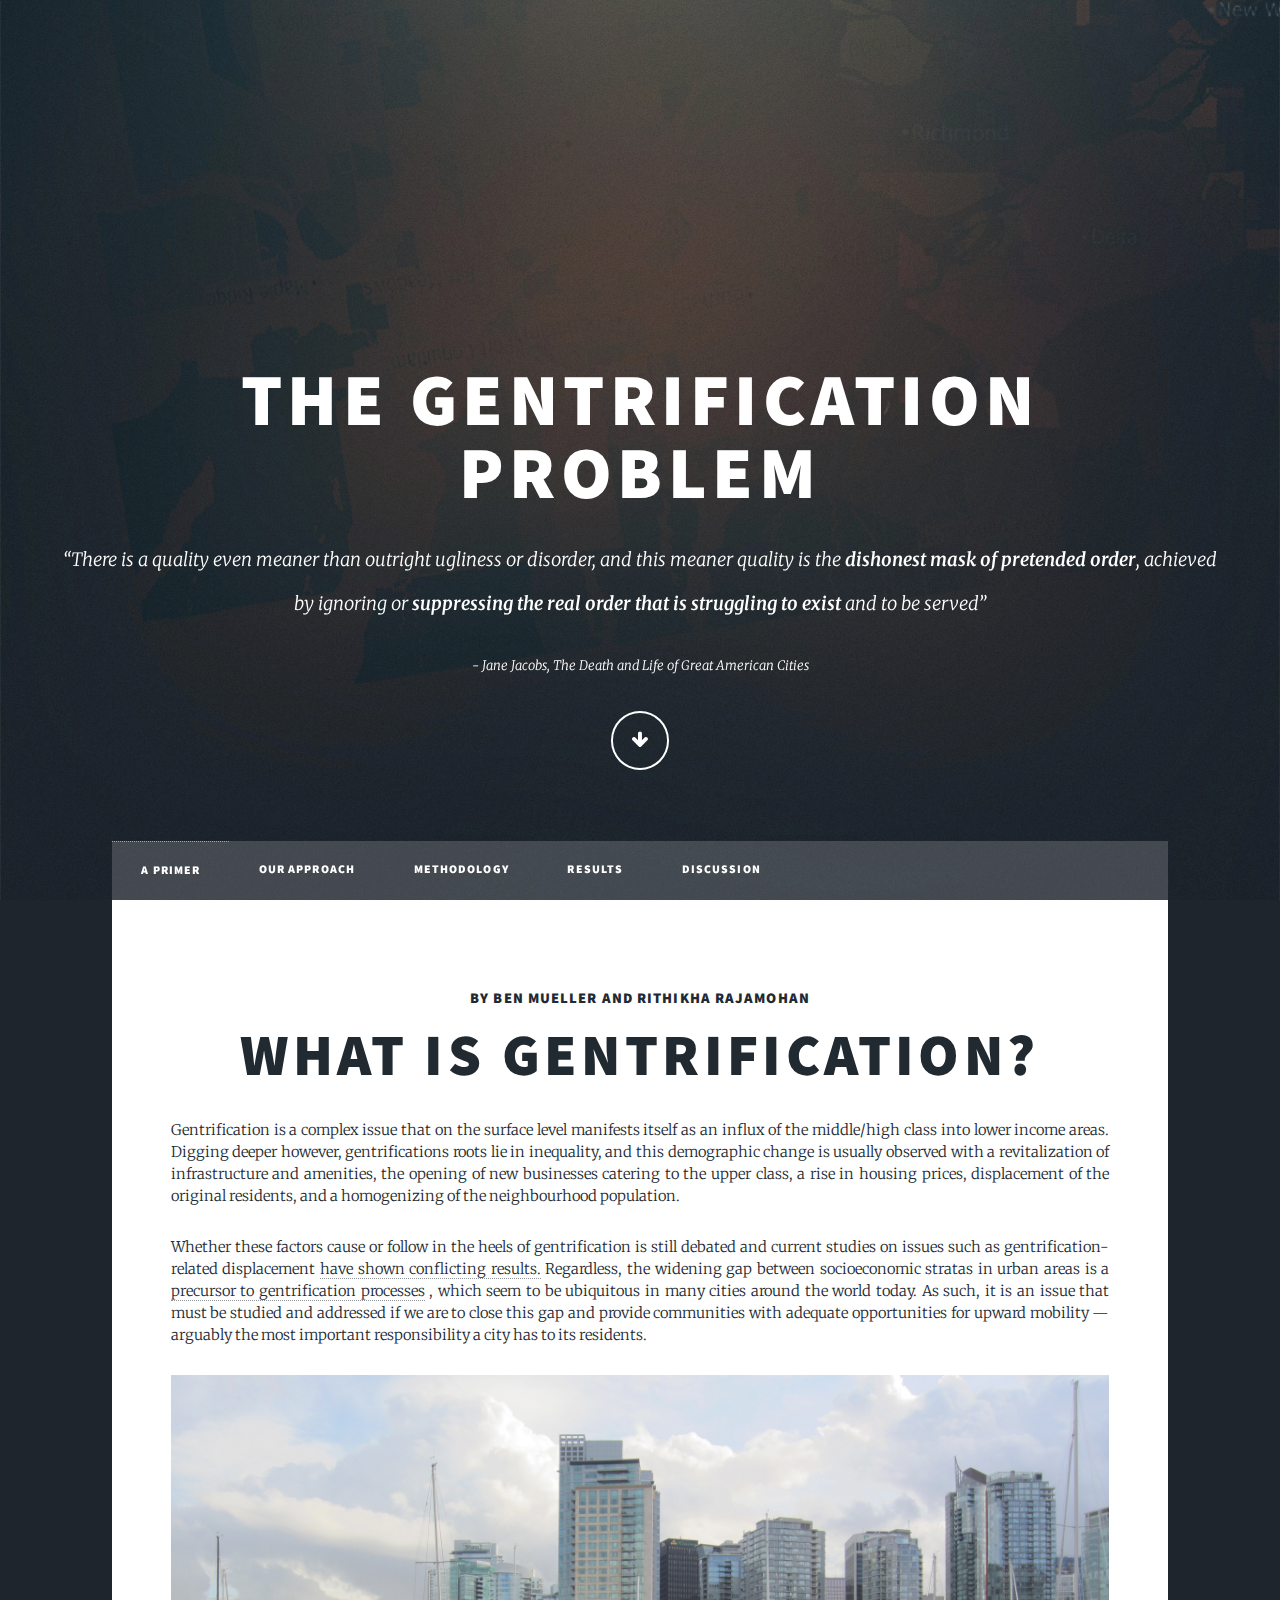
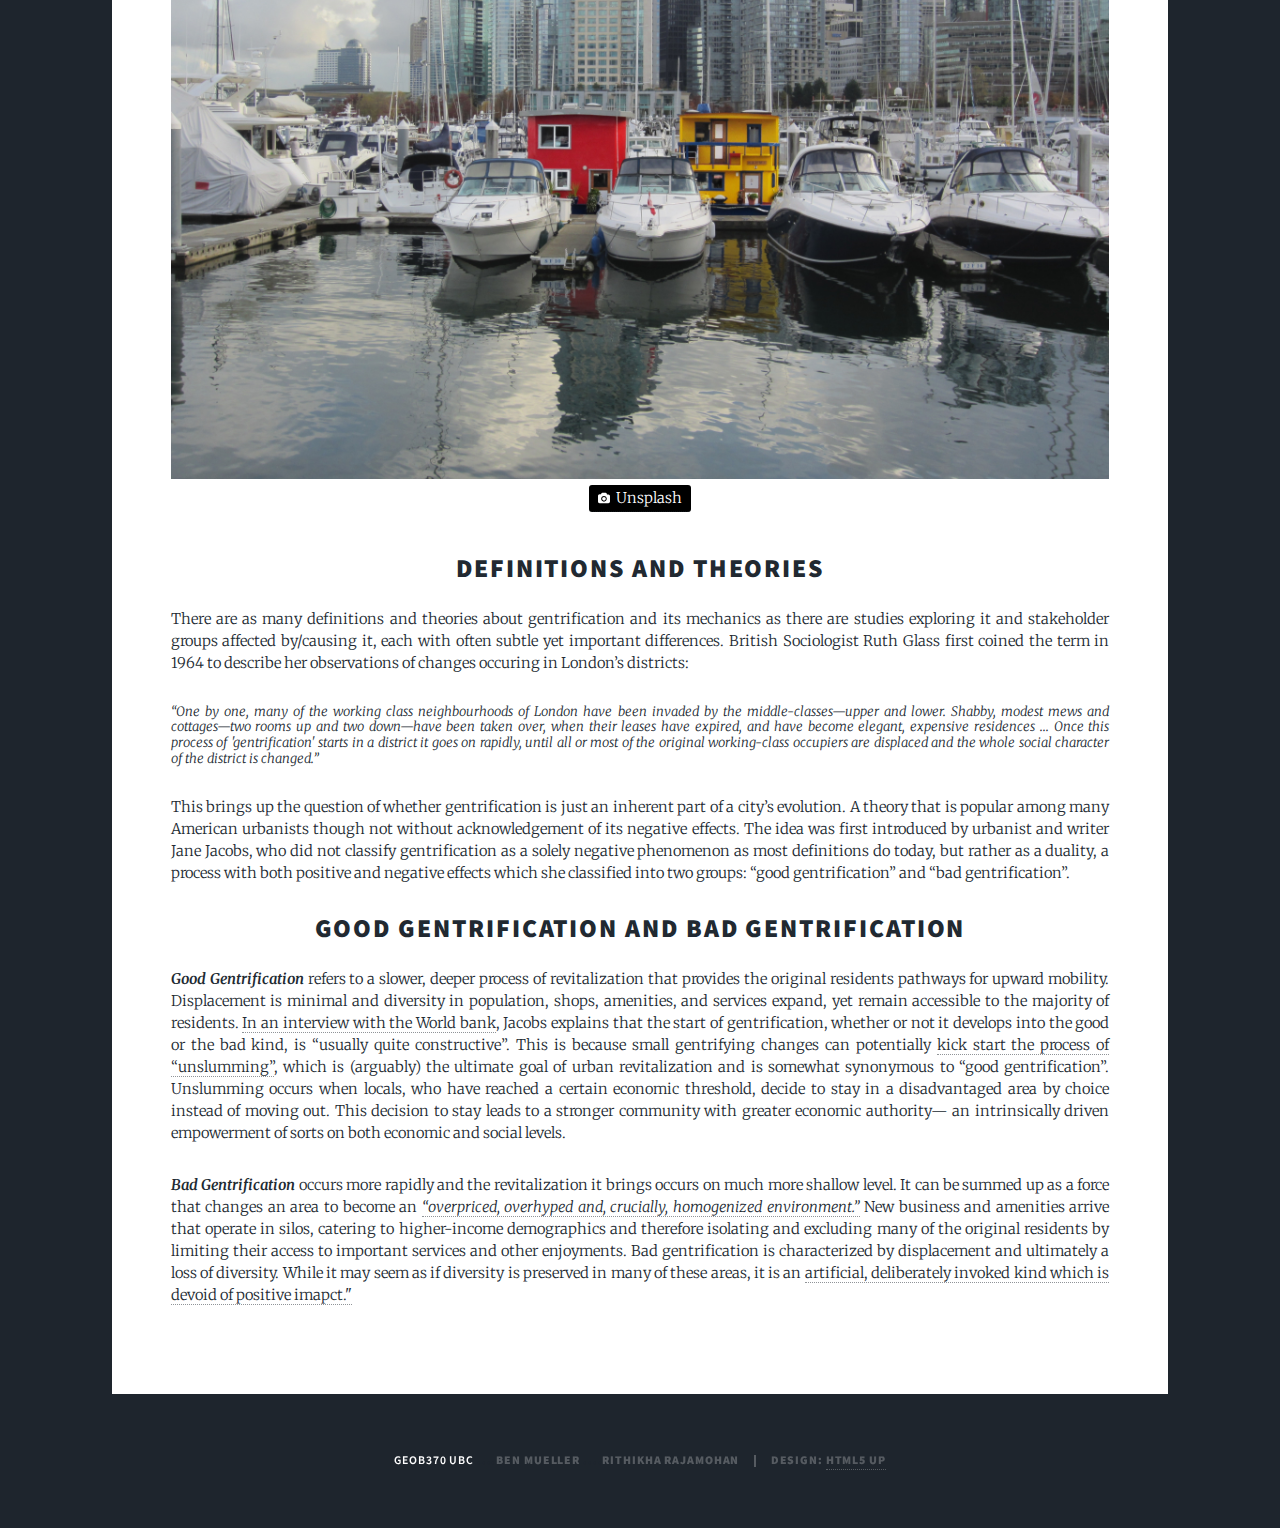
==== commit 2b6d47ad: "Vfinal" ====
--- a/index.html
+++ b/index.html
@@ -37,9 +37,11 @@
 				<!-- Nav -->
 				<nav id="nav">
 					<ul class="links">
-						<li class="active"><a href="index.html">A Primer</a></li>
+						<li><a href="index.html">A Primer</a></li>
 						<li><a href="generic.html">Our Approach</a></li>
 						<li><a href="elements.html">Methodology</a></li>
+						<li><a href="results.html">Results</a></li>
+						<li><a href="discussion.html">Discussion</a></li>
 					</ul>
 				</nav>
 
@@ -49,22 +51,25 @@
 					<!-- Featured Post -->
 					<article class="post featured">
 						<header>
+							<h4>By Ben Mueller and Rithikha Rajamohan</h4>
 							<h1>What is Gentrification?</h1>
 						</header>
 						<p style="line-height: 1.5em;">Gentrification is a complex issue that on the surface level manifests itself as an
-							influx of middle/high-class people in a previously lower income area. Digging deeper
+							influx of the middle/high class into lower income areas. Digging deeper
 							however, gentrifications roots lie in inequality, and this demographic change is usually
 							observed with a revitalization of infrastructure and amenities, the opening of new
 							businesses catering to the upper class, a rise in housing prices, displacement of the
 							original residents, and a homogenizing of the neighbourhood population.</p>
 							<p style="line-height: 1.5em;">Whether these factors cause or follow in the heels of gentrification is
-								still debated and current studies	on issues such as gentrification-related displacement have shown
-								conflicting results. Regardless, the negative effects of gentrification are becoming more pronounced due to
-								the widening gap between socioeconomic stratas that many urban areas are experiencing around
-								the world today. As such, it’s a process that must be studied and addressed if we are to
-								close this gap and provide communities with adequate opportunities for upward mobility
-								— arguably the most important responsibility a city has to its residents.
+								still debated and current studies	on issues such as gentrification-related displacement <a
+								href="https://www.citylab.com/equity/2015/09/the-complicated-link-between-gentrification-and-displacement/404161/">
+								have shown conflicting results.</a>	Regardless, the widening gap between socioeconomic stratas in urban areas
+								is a <a href= https://www.tandfonline.com/doi/full/10.1080/02723638.2016.1276718>precursor to gentrification processes</a>
+								, which seem to be ubiquitous in many cities around the world today. As such, it is an issue that must be studied and
+								addressed if we are to close this gap and provide communities with adequate opportunities for upward mobility — arguably the
+								most important responsibility a city has to its residents.
 							</p>
+
 							<a> <img class="image fit" src="images/pic01.jpg" alt=""><a style="background-color:black;color:white;
 							text-decoration:none;padding:4px 6px;font-family:-apple-system,BlinkMacSystemFont,
 							&quot;San Francisco&quot;, &quot;Helvetica Neue&quot;, Helvetica, Ubuntu, Roboto, Noto, &quot;
@@ -81,13 +86,11 @@
 								4.3-4.3h3.7l.8-2.3c.4-1.1 1.7-2 2.9-2h8.6c1.2 0 2.5.9 2.9 2l.8 2.4h3.7c2.4 0 4.3 1.9 4.3
 								4.3zm-8.6 7.5c0-4.1-3.3-7.5-7.5-7.5-4.1 0-7.5 3.4-7.5 7.5s3.3 7.5 7.5 7.5c4.2-.1 7.5-3.4
 								7.5-7.5z"></path></svg></span><span style="display:inline-block;padding:2px 3px">Unsplash</span></a>
-
 								<br>
 								<br>
-
 								<H2> Definitions and theories</H2>
-								<p style="line-height: 1.5em;"> There are as many definitions and theories of gentrification as there are
-									studies exploring it and stakeholder groups affected/causing it, each with often subtle yet important
+								<p style="line-height: 1.5em;"> There are as many definitions and theories about gentrification and its mechanics as there are
+									studies exploring it and stakeholder groups affected by/causing it, each with often subtle yet important
 									differences. British Sociologist Ruth Glass first coined the term in 1964 to describe her observations
 									of changes occuring in London’s districts:
 								</p>
@@ -104,32 +107,32 @@
 								A theory that is popular among many American urbanists though not without acknowledgement of its negative
 								effects. The idea was first introduced by urbanist and writer Jane Jacobs, who did not classify
 								gentrification as a solely negative phenomenon as most definitions do today, but rather as a duality,
-								a process with both positive and negative effects which she classifies into two groups:
+								a process with both positive and negative effects which she classified into two groups:
 								“good gentrification” and “bad gentrification”.
 							</p>
 							<H2> Good Gentrification and Bad Gentrification</H2>
 							<p style="line-height: 1.5em;"> <b><i>Good Gentrification</i></b> refers to a slower, deeper process of revitalization
 								that provides the original residents pathways for upward mobility. Displacement is minimal and diversity
-								in population, shops, amenities, and services are expanded yet remain accessible to the majority of
+								in population, shops, amenities, and services expand, yet remain accessible to the majority of
 								residents. <a href="http://siteresources.worldbank.org/INTUSU/Resources/jacobs-tacit.pdf">In an
-									interview with the World bank</a>, Jacobs explains that the start of gentrification, whether
-									it turns out to be the good or the bad in the end, is “usually quite constructive”. This is because small
-									gentrifying changes can potentially kick start the process of “unslumming”, which is the ultimate goal of
+									interview with the World bank</a>, Jacobs explains that the start of gentrification, whether or not
+									it develops into the good or the bad kind, is “usually quite constructive”. This is because small
+									gentrifying changes can potentially <a href= "http://architectureireland.ie/gentrification-and-the-self-destruction-of-diversity">
+										kick start the process of “unslumming”</a>, which is (arguably) the ultimate goal of
 									urban revitalization and is somewhat synonymous to “good gentrification”. Unslumming occurs when locals,
 									who have reached a certain economic threshold, decide to stay in a disadvantaged area by choice instead of
-									moving out. This decision to stay leads to a stronger community and greater economic clout — an intrinsically
-									driven empowerment on economic and social levels.
+									moving out. This decision to stay leads to a stronger community with greater economic authority— an intrinsically
+									driven empowerment of sorts on both economic and social levels.
 								</p>
 								<p style="line-height: 1.5em;"> <b><i>Bad Gentrification</i></b> occurs more rapidly and the revitalization it
 									brings occurs on much more shallow level. It can be summed up as a force that changes an area to become an
-									“overpriced, overhyped and, crucially, homogenized environment.” New business and amenities arrive that operate
+									<a href="https://edisciplinas.usp.br/pluginfile.php/4124196/mod_resource/content/1/Dirk%20Schubert-Contemporary%20Perspectives%20on%20Jane%20Jacobs_%20Reassessing%20the%20Impacts%20of%20an%20Urban%20Visionary-Routledge%20%282014%29.pdf
+"><i>“overpriced, overhyped and, crucially, homogenized environment.”</i></a> New business and amenities arrive that operate
 									in silos, catering to higher-income demographics and therefore isolating and excluding many of the original
 									residents by limiting their access to important services and other enjoyments. Bad gentrification is
 									characterized by displacement and ultimately a loss of diversity. While it may seem as if diversity is
-									preserved in many of these areas, it is an artificial, deliberately invoked kind which is devoid of positive
-									impact. Jacobs describes this homogeneity as, “a quality even meaner than outright ugliness or disorder, and
-									this meaner quality is the dishonest mask of pretended order, achieved by ignoring or suppressing the real
-									order that is struggling to exist and to be served.”
+									preserved in many of these areas, it is an <a href"https://www.geos.ed.ac.uk/homes/tslater/gotcbridgewatson.pdf"> artificial,
+									deliberately invoked kind which is devoid of positive imapct."</a>
 								</p>
 							</article>
 						</div>
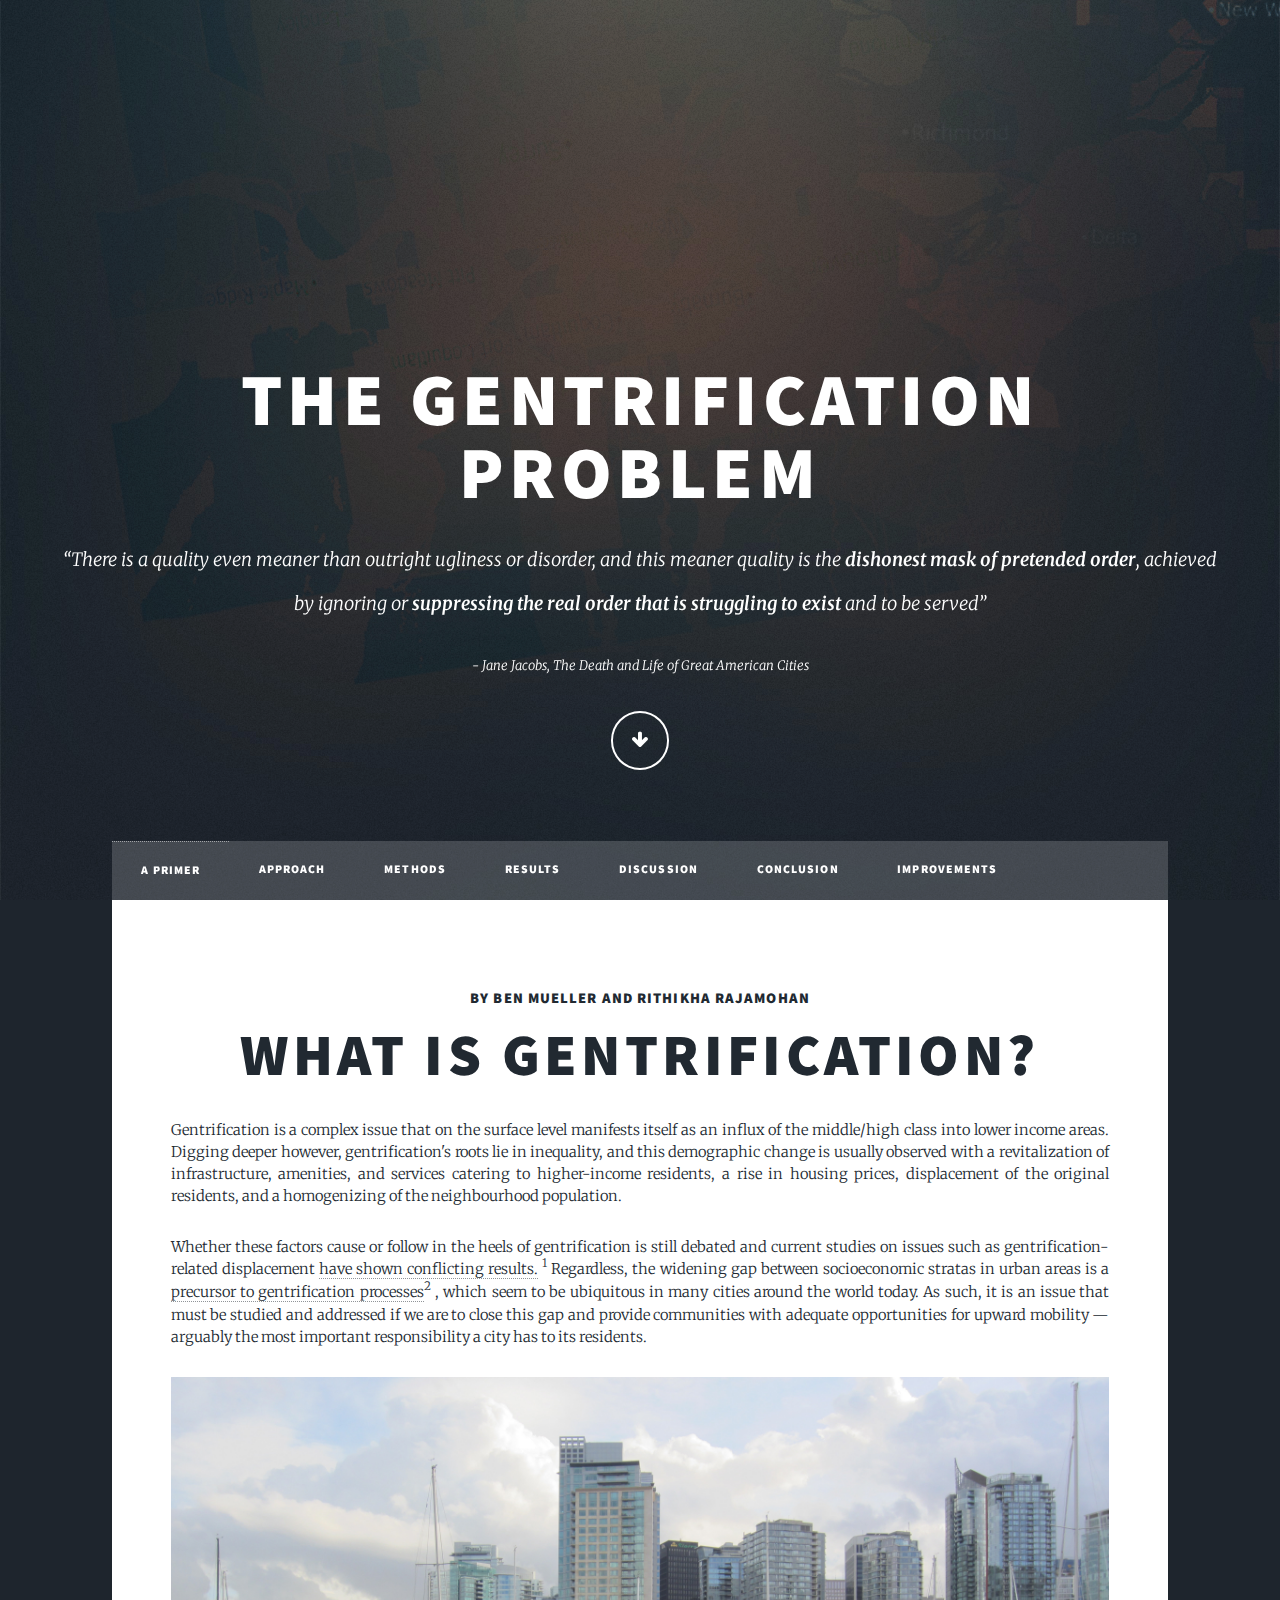
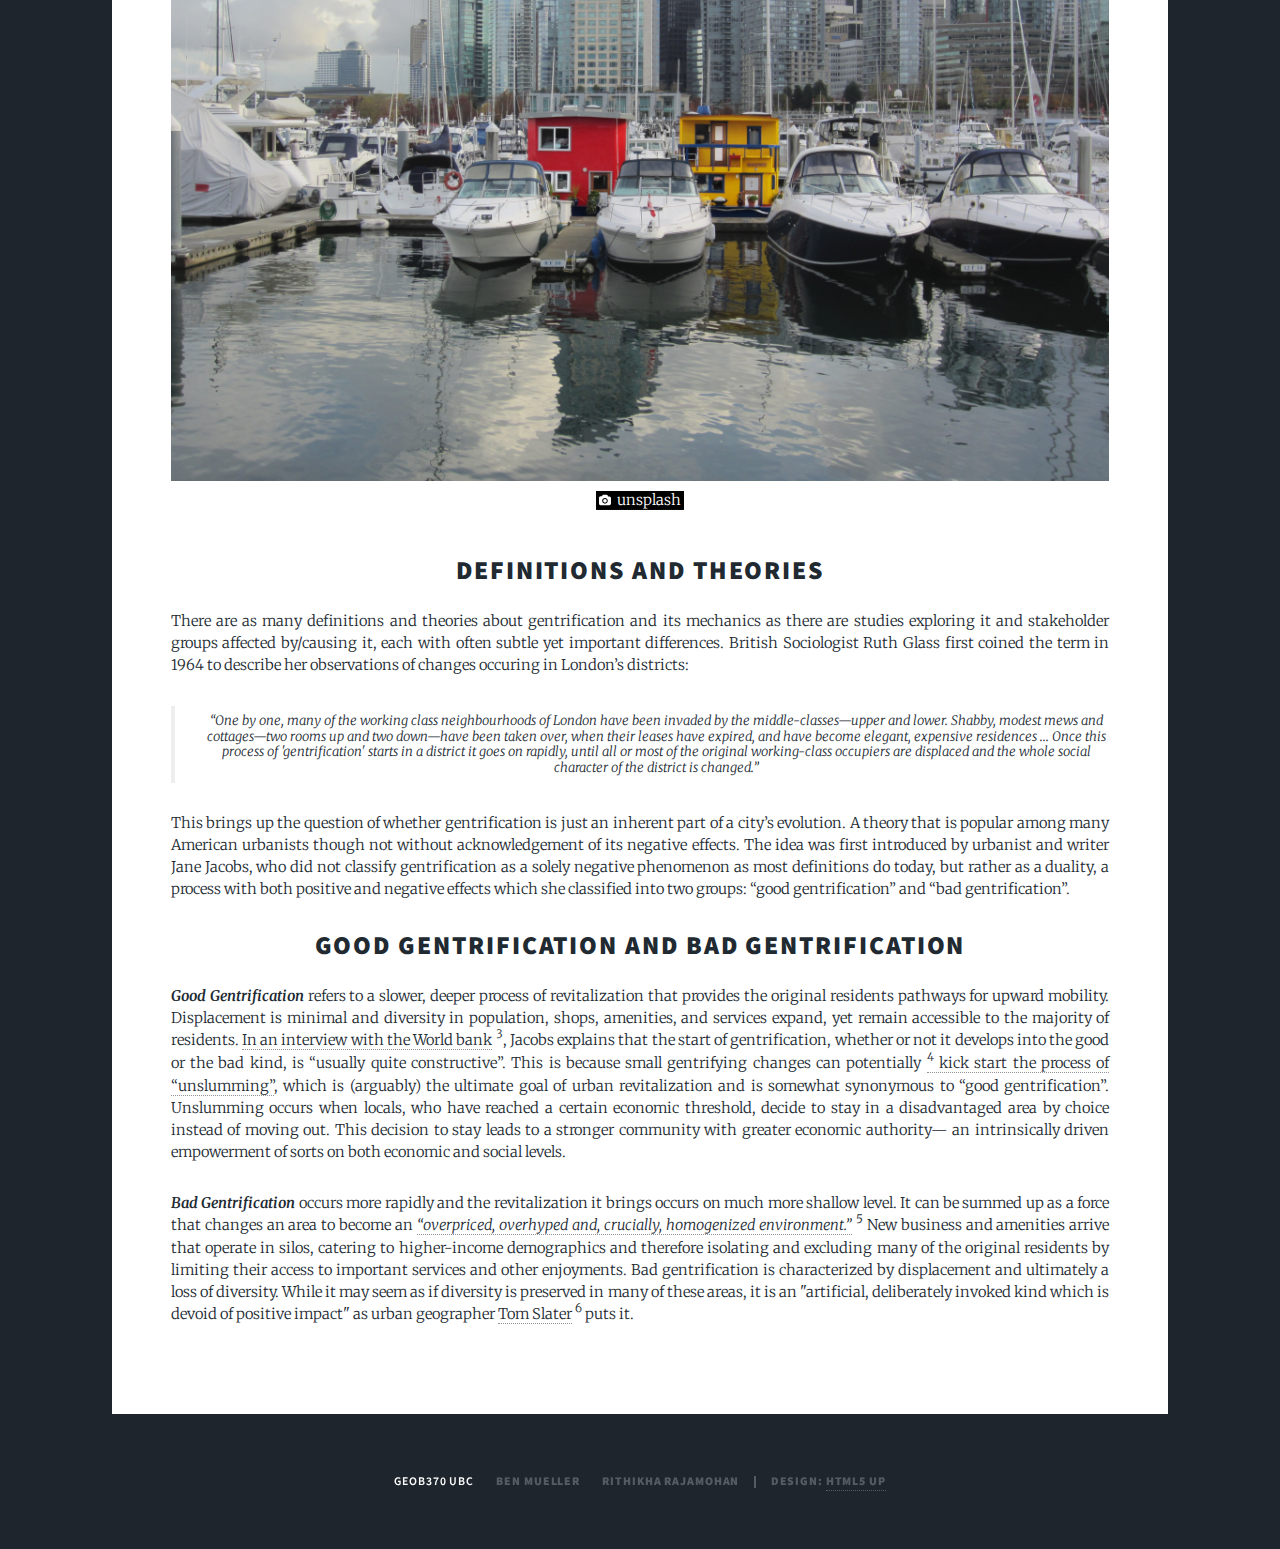
==== commit 381b93ba: "V2" ====
--- a/index.html
+++ b/index.html
@@ -38,10 +38,12 @@
 				<nav id="nav">
 					<ul class="links">
 						<li><a href="index.html">A Primer</a></li>
-						<li><a href="generic.html">Our Approach</a></li>
-						<li><a href="elements.html">Methodology</a></li>
+						<li><a href="analysis.html">Approach</a></li>
+						<li><a href="methodology.html">Methods</a></li>
 						<li><a href="results.html">Results</a></li>
 						<li><a href="discussion.html">Discussion</a></li>
+						<li><a href="conclusion.html">Conclusion</a></li>
+						<li><a href="improvements.html">Improvements</a></li>
 					</ul>
 				</nav>
 
@@ -56,52 +58,43 @@
 						</header>
 						<p style="line-height: 1.5em;">Gentrification is a complex issue that on the surface level manifests itself as an
 							influx of the middle/high class into lower income areas. Digging deeper
-							however, gentrifications roots lie in inequality, and this demographic change is usually
-							observed with a revitalization of infrastructure and amenities, the opening of new
-							businesses catering to the upper class, a rise in housing prices, displacement of the
+							however, gentrification's roots lie in inequality, and this demographic change is usually
+							observed with a revitalization of infrastructure, amenities, and services catering to higher-income residents, a rise in housing prices, displacement of the
 							original residents, and a homogenizing of the neighbourhood population.</p>
 							<p style="line-height: 1.5em;">Whether these factors cause or follow in the heels of gentrification is
 								still debated and current studies	on issues such as gentrification-related displacement <a
 								href="https://www.citylab.com/equity/2015/09/the-complicated-link-between-gentrification-and-displacement/404161/">
-								have shown conflicting results.</a>	Regardless, the widening gap between socioeconomic stratas in urban areas
-								is a <a href= https://www.tandfonline.com/doi/full/10.1080/02723638.2016.1276718>precursor to gentrification processes</a>
+								have shown conflicting results.</a><sup> 1</sup>	Regardless, the widening gap between socioeconomic stratas in urban areas
+								is a <a href= https://www.tandfonline.com/doi/full/10.1080/02723638.2016.1276718>precursor to gentrification processes</a><sup>2</sup>
 								, which seem to be ubiquitous in many cities around the world today. As such, it is an issue that must be studied and
 								addressed if we are to close this gap and provide communities with adequate opportunities for upward mobility — arguably the
 								most important responsibility a city has to its residents.
 							</p>
 
-							<a> <img class="image fit" src="images/pic01.jpg" alt=""><a style="background-color:black;color:white;
-							text-decoration:none;padding:4px 6px;font-family:-apple-system,BlinkMacSystemFont,
-							&quot;San Francisco&quot;, &quot;Helvetica Neue&quot;, Helvetica, Ubuntu, Roboto, Noto, &quot;
-							Segoe UI&quot;, Arial, sans-serif;font-size:12px;font-weight:bold;line-height:1.2;
-							display:inline-block;border-radius:3px"
-							href="https://unsplash.com/@rithikha?utm_medium=referral&amp;utm_campaign=photographer-credit&amp;
-							utm_content=creditBadge" target="_blank" rel="noopener noreferrer" title="Download free do
-							whatever you want high-resolution photos from Rithikha Rajamohan">
-							<span style="display:inline-block;padding:2px 3px"><svg xmlns="http://www.w3.org/2000/svg"
-								style="height:12px;width:auto;position:relative;vertical-align:middle;top:-1px;fill:white"
-								viewBox="0 0 32 32"><title>unsplash-logo</title>
-								<path d="M20.8 18.1c0 2.7-2.2 4.8-4.8 4.8s-4.8-2.1-4.8-4.8c0-2.7 2.2-4.8 4.8-4.8 2.7.1 4.8 2.2 4.8
-								4.8zm11.2-7.4v14.9c0 2.3-1.9 4.3-4.3 4.3h-23.4c-2.4 0-4.3-1.9-4.3-4.3v-15c0-2.3 1.9-4.3
-								4.3-4.3h3.7l.8-2.3c.4-1.1 1.7-2 2.9-2h8.6c1.2 0 2.5.9 2.9 2l.8 2.4h3.7c2.4 0 4.3 1.9 4.3
-								4.3zm-8.6 7.5c0-4.1-3.3-7.5-7.5-7.5-4.1 0-7.5 3.4-7.5 7.5s3.3 7.5 7.5 7.5c4.2-.1 7.5-3.4
-								7.5-7.5z"></path></svg></span><span style="display:inline-block;padding:2px 3px">Unsplash</span></a>
-								<br>
-								<br>
-								<H2> Definitions and theories</H2>
+							<a> <img class="image fit" src="images/pic01.jpg" alt=""><a style="background-color:black;color:white;</a>
+							<br>
+							<!-- unsplash credit badge-->
+							<a style="background-color:black;color:white;text-decoration:none;padding:4px 6px;font-family:-apple-system, BlinkMacSystemFont, &quot;San Francisco&quot;, &quot;Helvetica Neue&quot;, Helvetica, Ubuntu, Roboto, Noto, &quot;Segoe UI&quot;, Arial, sans-serif;font-size:12px;font-weight:bold;line-height:1.2;display:inline-block;border-radius:3px" href="https://unsplash.com/@rithikha?utm_medium=referral&amp;utm_campaign=photographer-credit&amp;utm_content=creditBadge" target="_blank" rel="noopener noreferrer" title="Download free do whatever you want high-resolution photos from Rithikha Rajamohan"><span style="display:inline-block;padding:2px 3px"><svg xmlns="http://www.w3.org/2000/svg" style="height:12px;width:auto;position:relative;vertical-align:middle;top:-1px;fill:white" viewBox="0 0 32 32"><title>unsplash-logo</title><path d="M20.8 18.1c0 2.7-2.2 4.8-4.8 4.8s-4.8-2.1-4.8-4.8c0-2.7 2.2-4.8 4.8-4.8 2.7.1 4.8 2.2 4.8 4.8zm11.2-7.4v14.9c0 2.3-1.9 4.3-4.3 4.3h-23.4c-2.4 0-4.3-1.9-4.3-4.3v-15c0-2.3 1.9-4.3 4.3-4.3h3.7l.8-2.3c.4-1.1 1.7-2 2.9-2h8.6c1.2 0 2.5.9 2.9 2l.8 2.4h3.7c2.4 0 4.3 1.9 4.3 4.3zm-8.6 7.5c0-4.1-3.3-7.5-7.5-7.5-4.1 0-7.5 3.4-7.5 7.5s3.3 7.5 7.5 7.5c4.2-.1 7.5-3.4 7.5-7.5z"></path></svg></span><span style="display:inline-block;padding:2px 3px">unsplash</span></a>
+							<br>
+							<br>
+
+
+															<H2> Definitions and theories</H2>
 								<p style="line-height: 1.5em;"> There are as many definitions and theories about gentrification and its mechanics as there are
 									studies exploring it and stakeholder groups affected by/causing it, each with often subtle yet important
 									differences. British Sociologist Ruth Glass first coined the term in 1964 to describe her observations
 									of changes occuring in London’s districts:
 								</p>
-								<p style="line-height:1rem;"><font size="-1"> <i>“One by one, many of the working class neighbourhoods of London have been
-									invaded by the middle-classes—upper and lower. Shabby, modest mews and cottages—two rooms up and two
-									down—have been taken over, when their leases have expired, and have become elegant, expensive
-									residences ... Once this process of 'gentrification' starts in a district it goes on rapidly, until
-									all or most of the original working-class occupiers are displaced and the whole social character of
-									the district is changed.”
-								</font></i>
-							</p>
+
+								<!-- Blockquote -->
+									<blockquote style="line-height:1rem;"><font size="-1"> “One by one, many of the working class neighbourhoods of London have been
+										invaded by the middle-classes—upper and lower. Shabby, modest mews and cottages—two rooms up and two
+										down—have been taken over, when their leases have expired, and have become elegant, expensive
+										residences ... Once this process of 'gentrification' starts in a district it goes on rapidly, until
+										all or most of the original working-class occupiers are displaced and the whole social character of
+										the district is changed.”
+									</font></i></blockquote>
+
 							<p style="line-height:1.5rem;">
 								This brings up the question of whether gentrification is just an inherent part of a city’s evolution.
 								A theory that is popular among many American urbanists though not without acknowledgement of its negative
@@ -115,9 +108,10 @@
 								that provides the original residents pathways for upward mobility. Displacement is minimal and diversity
 								in population, shops, amenities, and services expand, yet remain accessible to the majority of
 								residents. <a href="http://siteresources.worldbank.org/INTUSU/Resources/jacobs-tacit.pdf">In an
-									interview with the World bank</a>, Jacobs explains that the start of gentrification, whether or not
+									interview with the World bank</a><sup> 3</sup>, Jacobs explains that the start of gentrification, whether or not
 									it develops into the good or the bad kind, is “usually quite constructive”. This is because small
-									gentrifying changes can potentially <a href= "http://architectureireland.ie/gentrification-and-the-self-destruction-of-diversity">
+									gentrifying changes can potentially <a href=
+									"http://architectureireland.ie/gentrification-and-the-self-destruction-of-diversity"><sup> 4</sup>
 										kick start the process of “unslumming”</a>, which is (arguably) the ultimate goal of
 									urban revitalization and is somewhat synonymous to “good gentrification”. Unslumming occurs when locals,
 									who have reached a certain economic threshold, decide to stay in a disadvantaged area by choice instead of
@@ -127,12 +121,12 @@
 								<p style="line-height: 1.5em;"> <b><i>Bad Gentrification</i></b> occurs more rapidly and the revitalization it
 									brings occurs on much more shallow level. It can be summed up as a force that changes an area to become an
 									<a href="https://edisciplinas.usp.br/pluginfile.php/4124196/mod_resource/content/1/Dirk%20Schubert-Contemporary%20Perspectives%20on%20Jane%20Jacobs_%20Reassessing%20the%20Impacts%20of%20an%20Urban%20Visionary-Routledge%20%282014%29.pdf
-"><i>“overpriced, overhyped and, crucially, homogenized environment.”</i></a> New business and amenities arrive that operate
+"><i>“overpriced, overhyped and, crucially, homogenized environment.”</i></a><sup> 5</sup> New business and amenities arrive that operate
 									in silos, catering to higher-income demographics and therefore isolating and excluding many of the original
 									residents by limiting their access to important services and other enjoyments. Bad gentrification is
 									characterized by displacement and ultimately a loss of diversity. While it may seem as if diversity is
-									preserved in many of these areas, it is an <a href"https://www.geos.ed.ac.uk/homes/tslater/gotcbridgewatson.pdf"> artificial,
-									deliberately invoked kind which is devoid of positive imapct."</a>
+									preserved in many of these areas, it is an "artificial, deliberately invoked kind which is devoid of positive impact"
+								  as urban geographer <a href="https://www.geos.ed.ac.uk/homes/tslater"/>Tom Slater</a><sup> 6</sup> puts it.
 								</p>
 							</article>
 						</div>
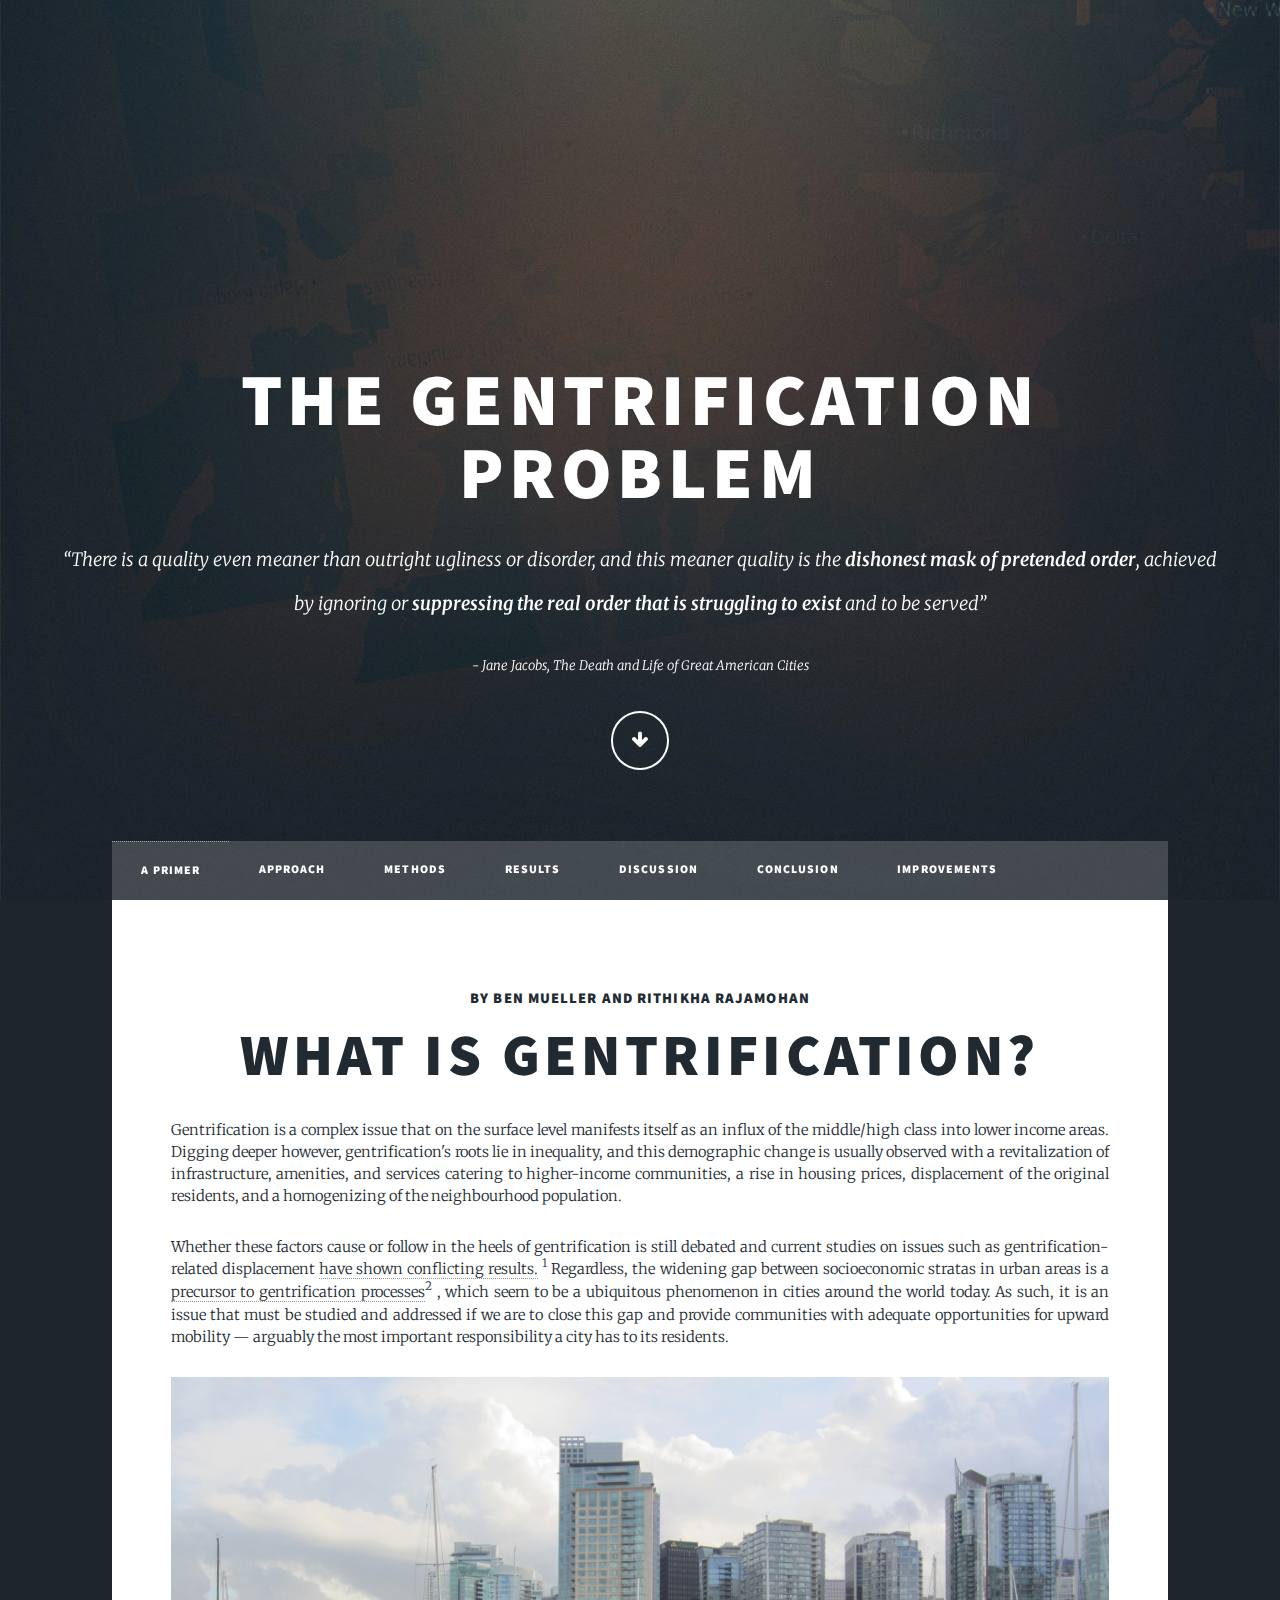
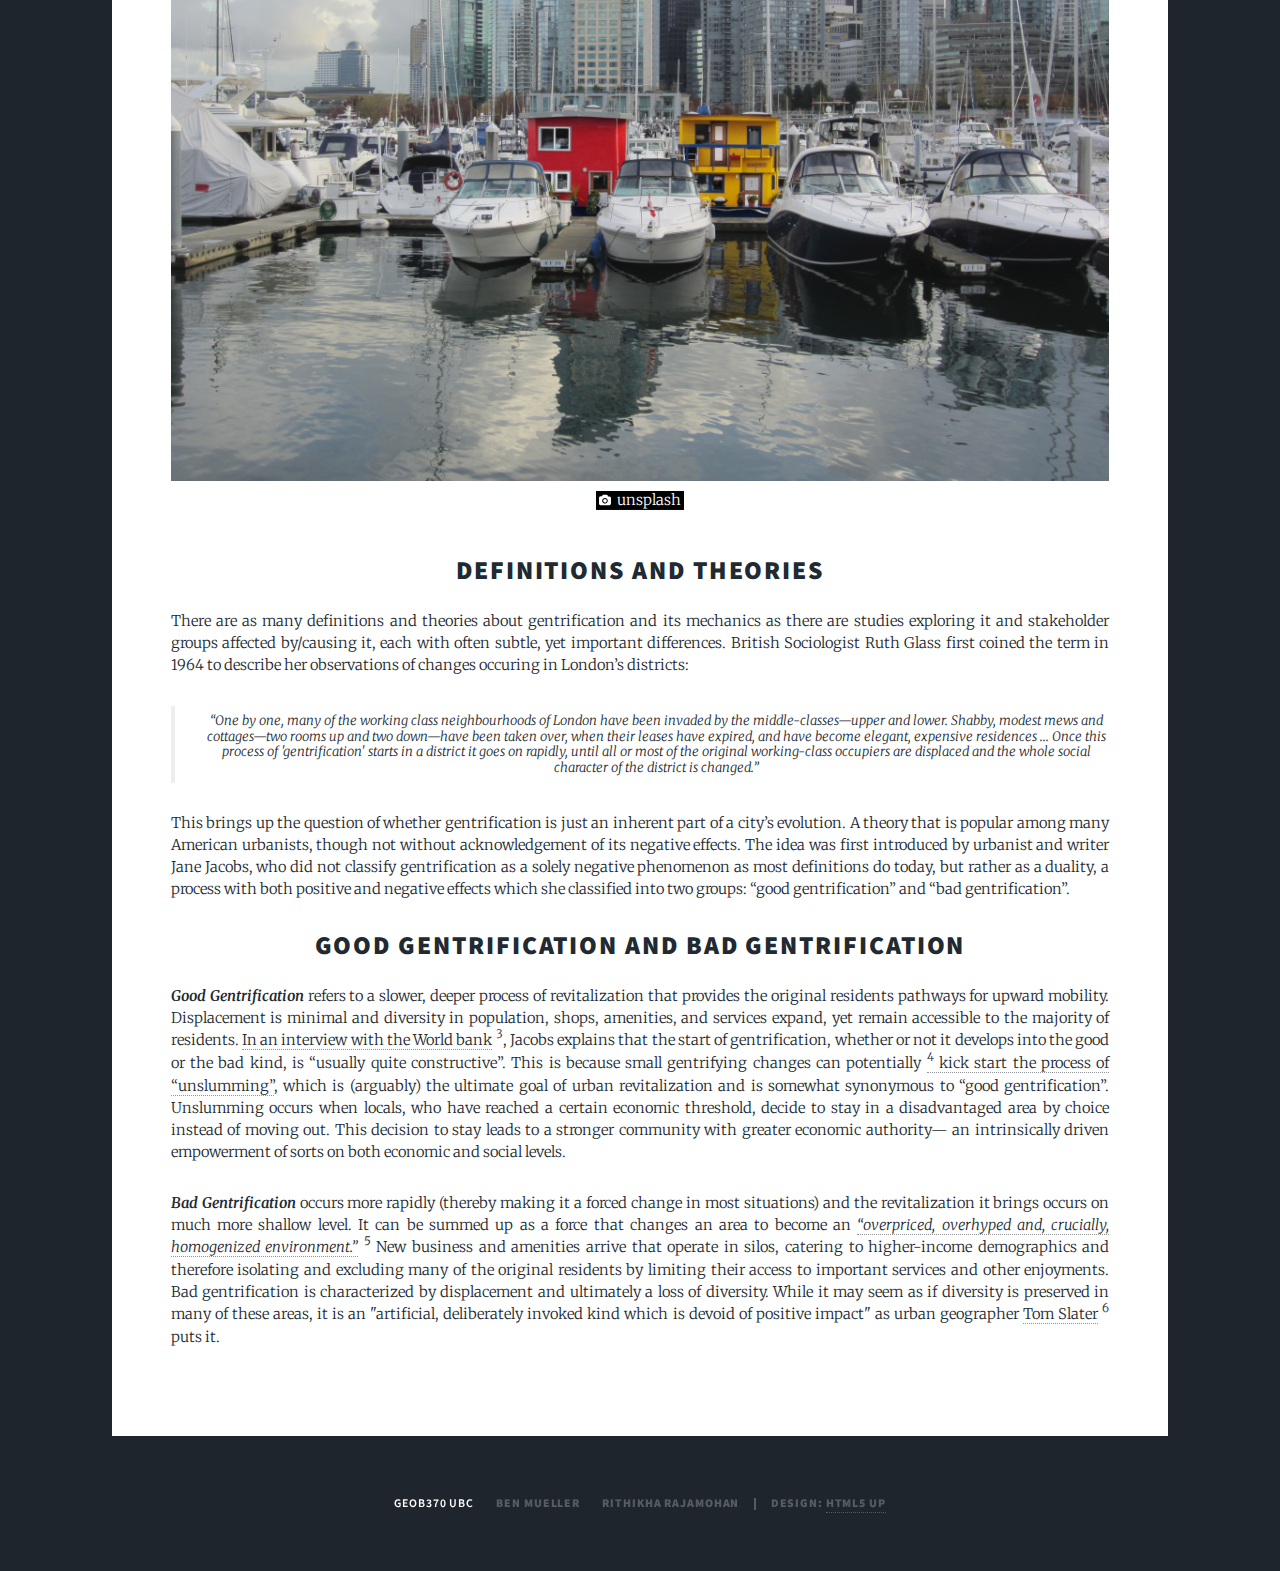
==== commit 55089d32: "V3" ====
--- a/index.html
+++ b/index.html
@@ -59,14 +59,14 @@
 						<p style="line-height: 1.5em;">Gentrification is a complex issue that on the surface level manifests itself as an
 							influx of the middle/high class into lower income areas. Digging deeper
 							however, gentrification's roots lie in inequality, and this demographic change is usually
-							observed with a revitalization of infrastructure, amenities, and services catering to higher-income residents, a rise in housing prices, displacement of the
+							observed with a revitalization of infrastructure, amenities, and services catering to higher-income communities, a rise in housing prices, displacement of the
 							original residents, and a homogenizing of the neighbourhood population.</p>
 							<p style="line-height: 1.5em;">Whether these factors cause or follow in the heels of gentrification is
 								still debated and current studies	on issues such as gentrification-related displacement <a
 								href="https://www.citylab.com/equity/2015/09/the-complicated-link-between-gentrification-and-displacement/404161/">
 								have shown conflicting results.</a><sup> 1</sup>	Regardless, the widening gap between socioeconomic stratas in urban areas
 								is a <a href= https://www.tandfonline.com/doi/full/10.1080/02723638.2016.1276718>precursor to gentrification processes</a><sup>2</sup>
-								, which seem to be ubiquitous in many cities around the world today. As such, it is an issue that must be studied and
+								, which seem to be a ubiquitous phenomenon in cities around the world today. As such, it is an issue that must be studied and
 								addressed if we are to close this gap and provide communities with adequate opportunities for upward mobility — arguably the
 								most important responsibility a city has to its residents.
 							</p>
@@ -81,7 +81,7 @@
 
 															<H2> Definitions and theories</H2>
 								<p style="line-height: 1.5em;"> There are as many definitions and theories about gentrification and its mechanics as there are
-									studies exploring it and stakeholder groups affected by/causing it, each with often subtle yet important
+									studies exploring it and stakeholder groups affected by/causing it, each with often subtle, yet important
 									differences. British Sociologist Ruth Glass first coined the term in 1964 to describe her observations
 									of changes occuring in London’s districts:
 								</p>
@@ -97,7 +97,7 @@
 
 							<p style="line-height:1.5rem;">
 								This brings up the question of whether gentrification is just an inherent part of a city’s evolution.
-								A theory that is popular among many American urbanists though not without acknowledgement of its negative
+								A theory that is popular among many American urbanists, though not without acknowledgement of its negative
 								effects. The idea was first introduced by urbanist and writer Jane Jacobs, who did not classify
 								gentrification as a solely negative phenomenon as most definitions do today, but rather as a duality,
 								a process with both positive and negative effects which she classified into two groups:
@@ -118,10 +118,10 @@
 									moving out. This decision to stay leads to a stronger community with greater economic authority— an intrinsically
 									driven empowerment of sorts on both economic and social levels.
 								</p>
-								<p style="line-height: 1.5em;"> <b><i>Bad Gentrification</i></b> occurs more rapidly and the revitalization it
+								<p style="line-height: 1.5em;"> <b><i>Bad Gentrification</i></b> occurs more rapidly (thereby making it a forced change in most situations) and the revitalization it
 									brings occurs on much more shallow level. It can be summed up as a force that changes an area to become an
 									<a href="https://edisciplinas.usp.br/pluginfile.php/4124196/mod_resource/content/1/Dirk%20Schubert-Contemporary%20Perspectives%20on%20Jane%20Jacobs_%20Reassessing%20the%20Impacts%20of%20an%20Urban%20Visionary-Routledge%20%282014%29.pdf
-"><i>“overpriced, overhyped and, crucially, homogenized environment.”</i></a><sup> 5</sup> New business and amenities arrive that operate
+									"><i>“overpriced, overhyped and, crucially, homogenized environment.”</i></a><sup> 5</sup> New business and amenities arrive that operate
 									in silos, catering to higher-income demographics and therefore isolating and excluding many of the original
 									residents by limiting their access to important services and other enjoyments. Bad gentrification is
 									characterized by displacement and ultimately a loss of diversity. While it may seem as if diversity is
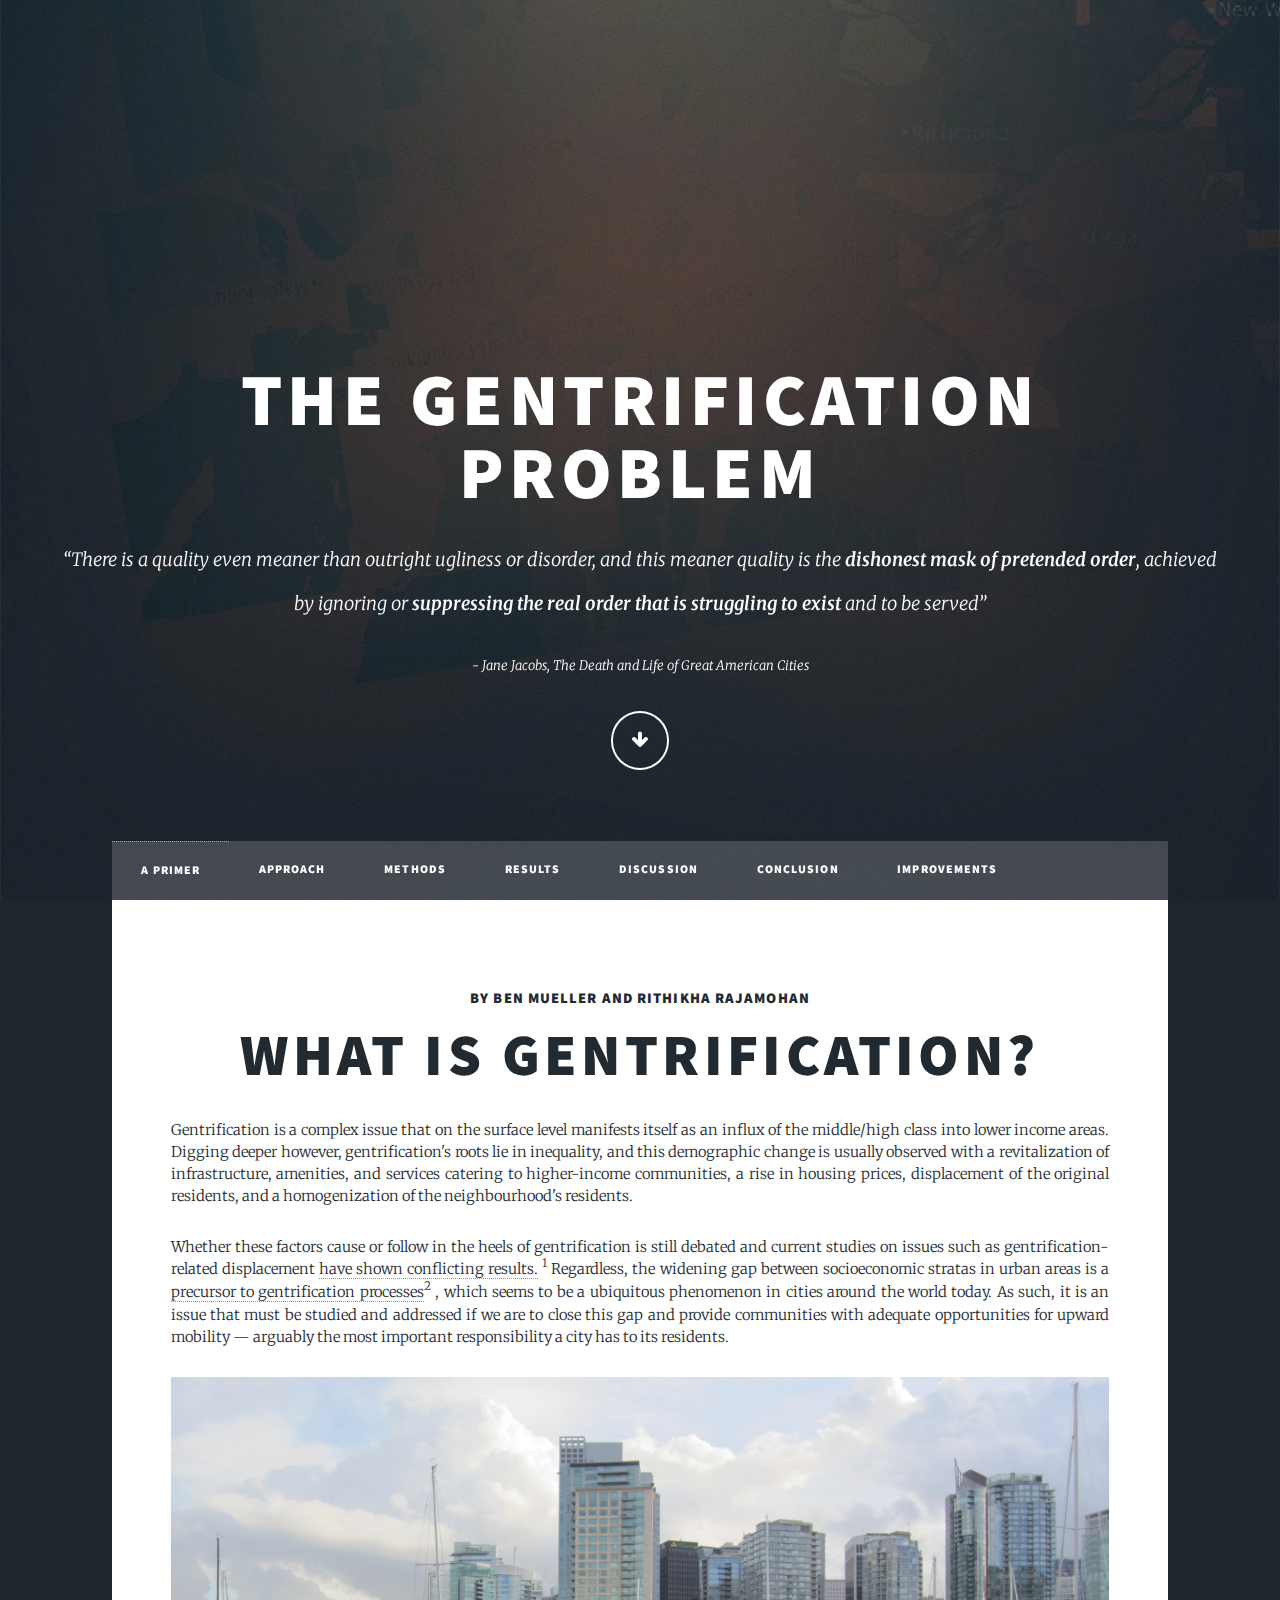
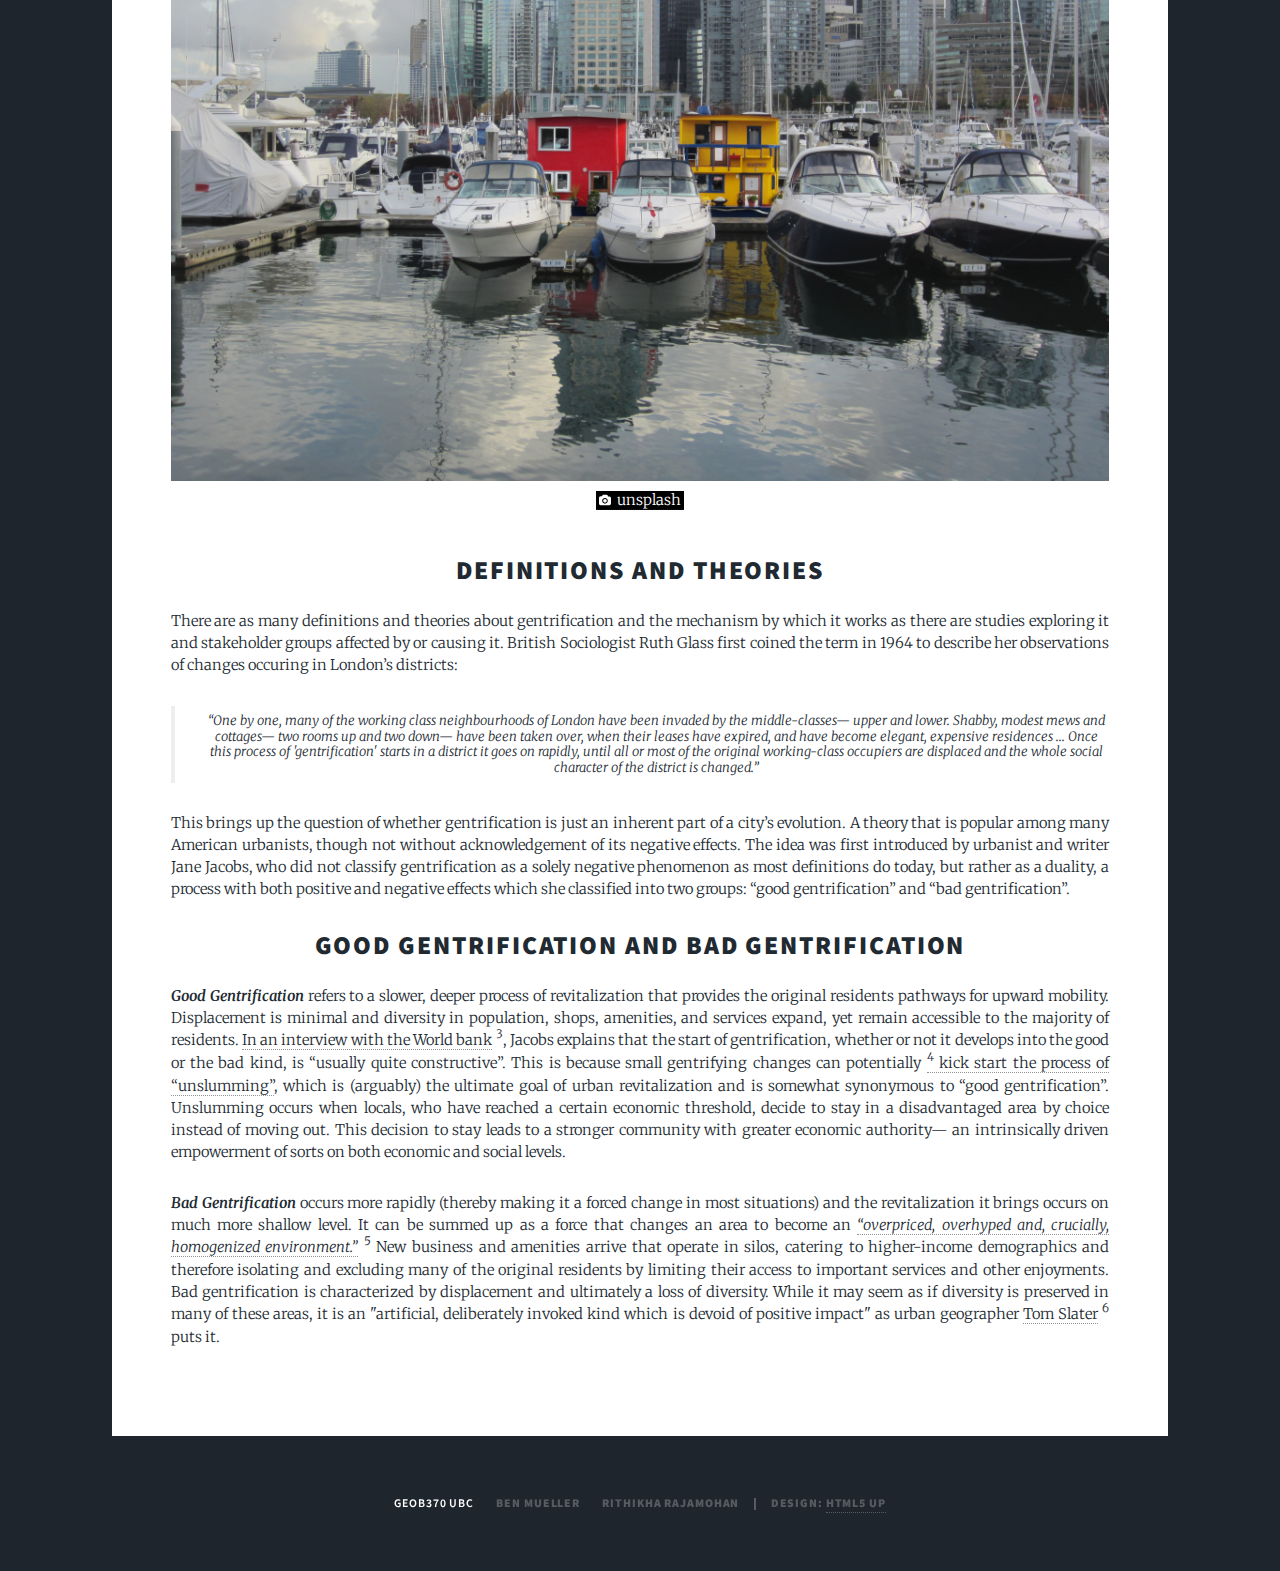
==== commit ffca76ff: "Update index.html" ====
--- a/index.html
+++ b/index.html
@@ -43,14 +43,15 @@
 						<li><a href="results.html">Results</a></li>
 						<li><a href="discussion.html">Discussion</a></li>
 						<li><a href="conclusion.html">Conclusion</a></li>
-						<li><a href="improvements.html">Improvements</a></li>
+						<li><a href="improvements.html">improvements</a></li>
 					</ul>
 				</nav>
 
 				<!-- Main -->
 				<div id="main">
 
-					<!-- Featured Post -->
+					<!-- Featured Postn -->
+
 					<article class="post featured">
 						<header>
 							<h4>By Ben Mueller and Rithikha Rajamohan</h4>
@@ -60,13 +61,13 @@
 							influx of the middle/high class into lower income areas. Digging deeper
 							however, gentrification's roots lie in inequality, and this demographic change is usually
 							observed with a revitalization of infrastructure, amenities, and services catering to higher-income communities, a rise in housing prices, displacement of the
-							original residents, and a homogenizing of the neighbourhood population.</p>
+							original residents, and a homogenization of the neighbourhood's residents.</p>
 							<p style="line-height: 1.5em;">Whether these factors cause or follow in the heels of gentrification is
 								still debated and current studies	on issues such as gentrification-related displacement <a
 								href="https://www.citylab.com/equity/2015/09/the-complicated-link-between-gentrification-and-displacement/404161/">
 								have shown conflicting results.</a><sup> 1</sup>	Regardless, the widening gap between socioeconomic stratas in urban areas
 								is a <a href= https://www.tandfonline.com/doi/full/10.1080/02723638.2016.1276718>precursor to gentrification processes</a><sup>2</sup>
-								, which seem to be a ubiquitous phenomenon in cities around the world today. As such, it is an issue that must be studied and
+								, which seems to be a ubiquitous phenomenon in cities around the world today. As such, it is an issue that must be studied and
 								addressed if we are to close this gap and provide communities with adequate opportunities for upward mobility — arguably the
 								most important responsibility a city has to its residents.
 							</p>
@@ -80,16 +81,15 @@
 
 
 															<H2> Definitions and theories</H2>
-								<p style="line-height: 1.5em;"> There are as many definitions and theories about gentrification and its mechanics as there are
-									studies exploring it and stakeholder groups affected by/causing it, each with often subtle, yet important
-									differences. British Sociologist Ruth Glass first coined the term in 1964 to describe her observations
+								<p style="line-height: 1.5em;"> There are as many definitions and theories about gentrification and the mechanism by which it works as there are
+									studies exploring it and stakeholder groups affected by or causing it. British Sociologist Ruth Glass first coined the term in 1964 to describe her observations
 									of changes occuring in London’s districts:
 								</p>
 
 								<!-- Blockquote -->
 									<blockquote style="line-height:1rem;"><font size="-1"> “One by one, many of the working class neighbourhoods of London have been
-										invaded by the middle-classes—upper and lower. Shabby, modest mews and cottages—two rooms up and two
-										down—have been taken over, when their leases have expired, and have become elegant, expensive
+										invaded by the middle-classes— upper and lower. Shabby, modest mews and cottages— two rooms up and two
+										down— have been taken over, when their leases have expired, and have become elegant, expensive
 										residences ... Once this process of 'gentrification' starts in a district it goes on rapidly, until
 										all or most of the original working-class occupiers are displaced and the whole social character of
 										the district is changed.”
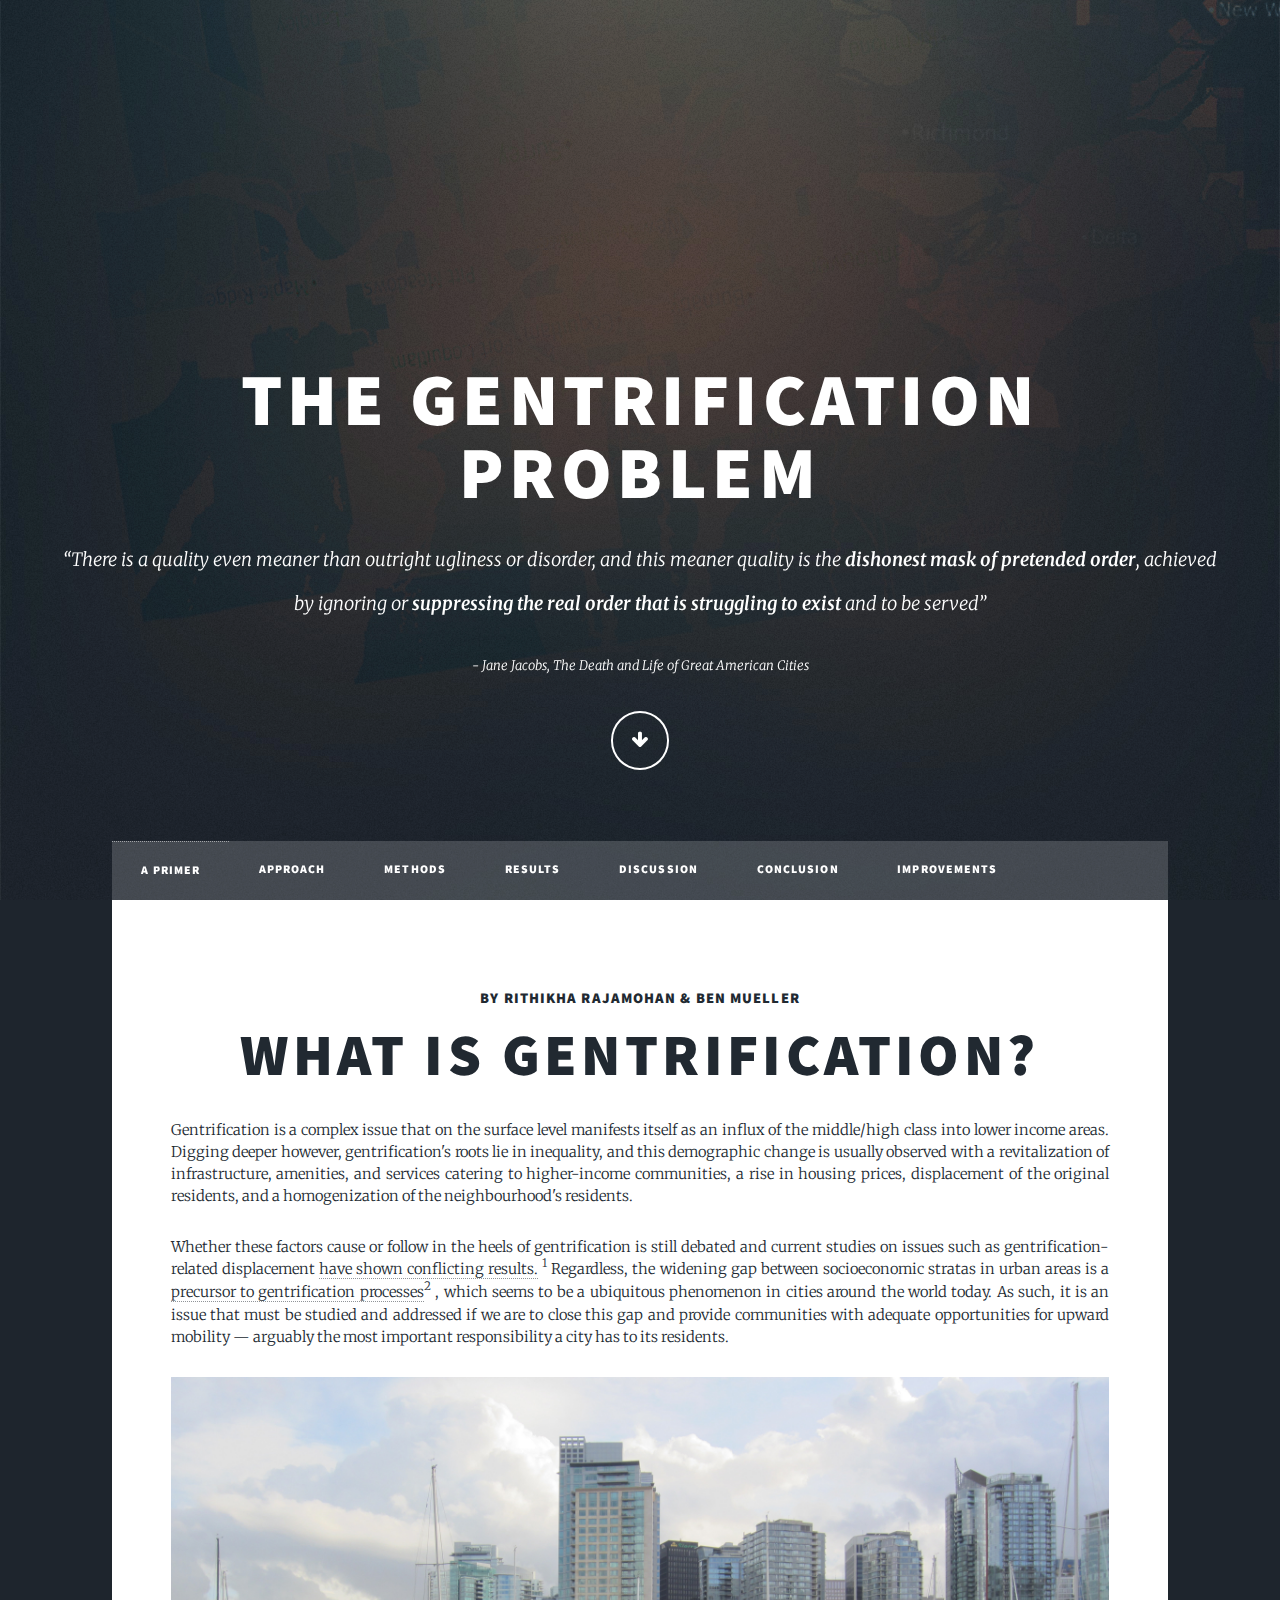
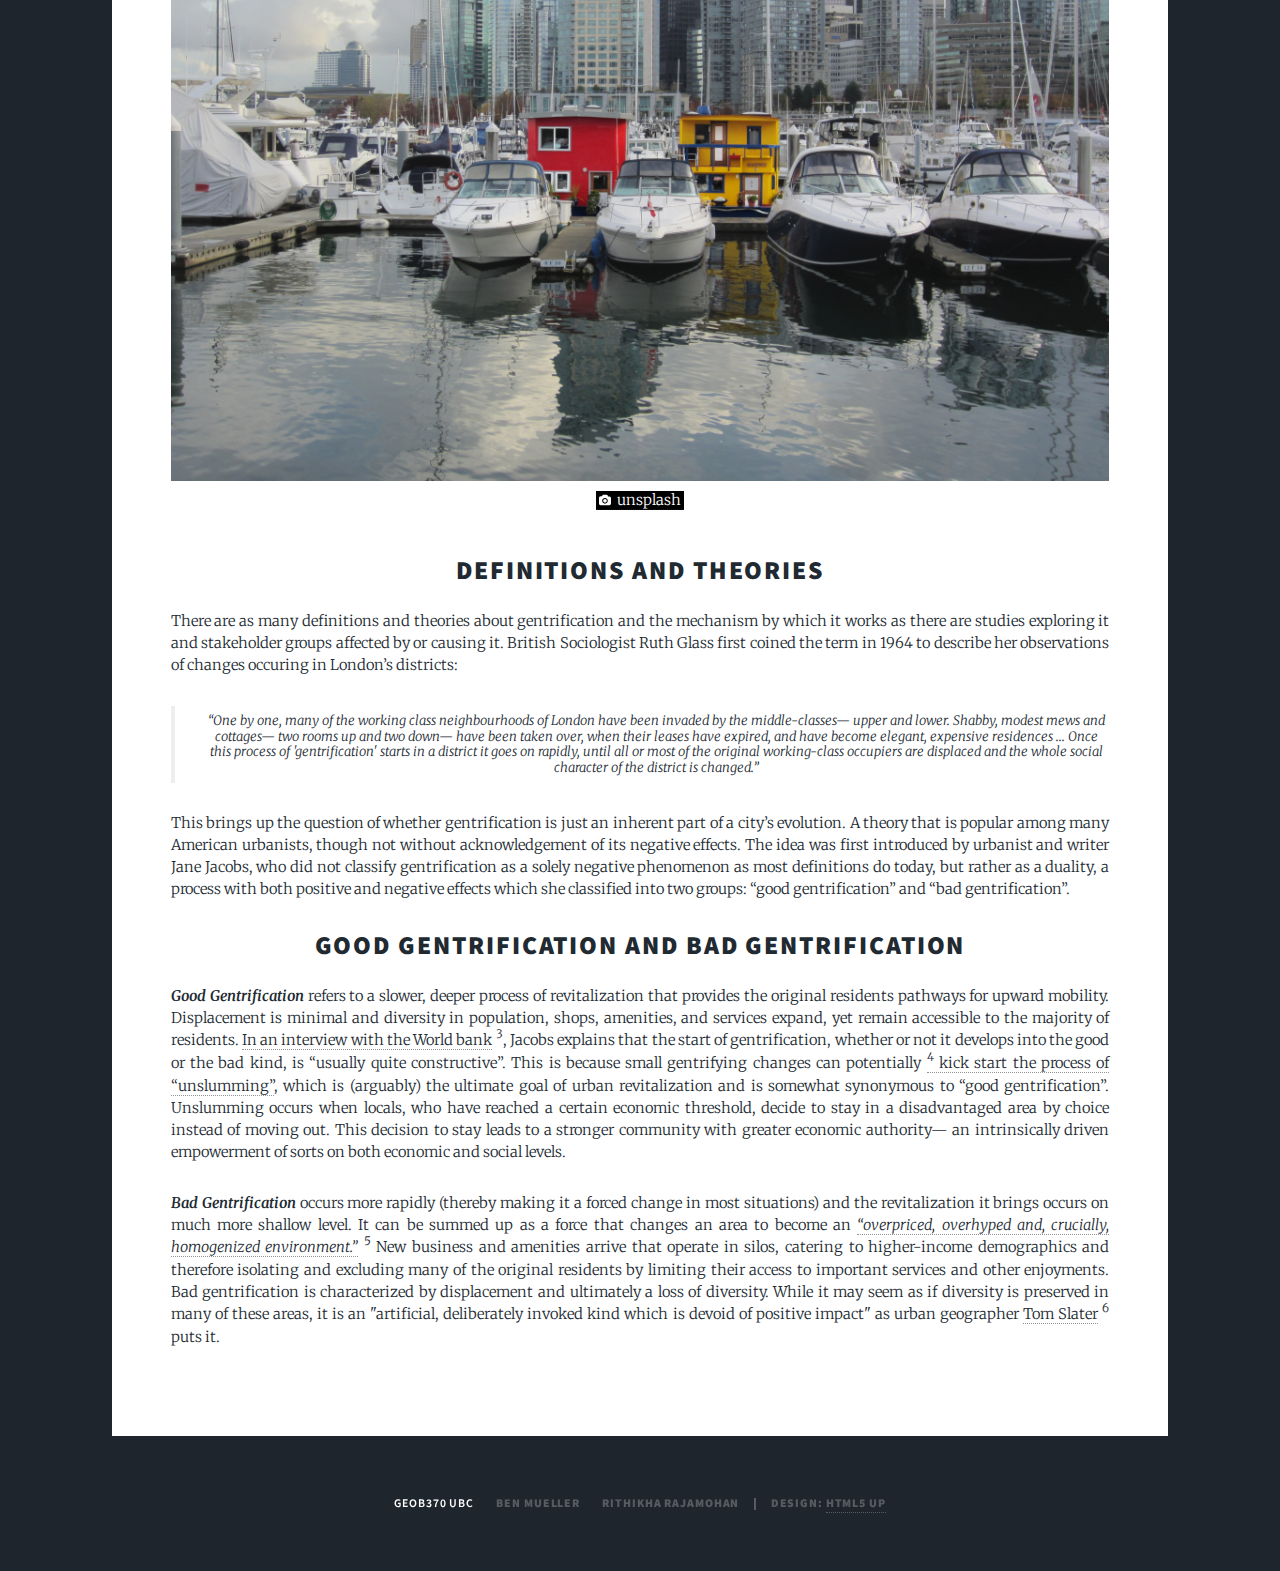
==== commit 572ad27a: "Update index.html" ====
--- a/index.html
+++ b/index.html
@@ -54,7 +54,7 @@
 
 					<article class="post featured">
 						<header>
-							<h4>By Ben Mueller and Rithikha Rajamohan</h4>
+							<h4>By Rithikha Rajamohan & Ben Mueller</h4>
 							<h1>What is Gentrification?</h1>
 						</header>
 						<p style="line-height: 1.5em;">Gentrification is a complex issue that on the surface level manifests itself as an
